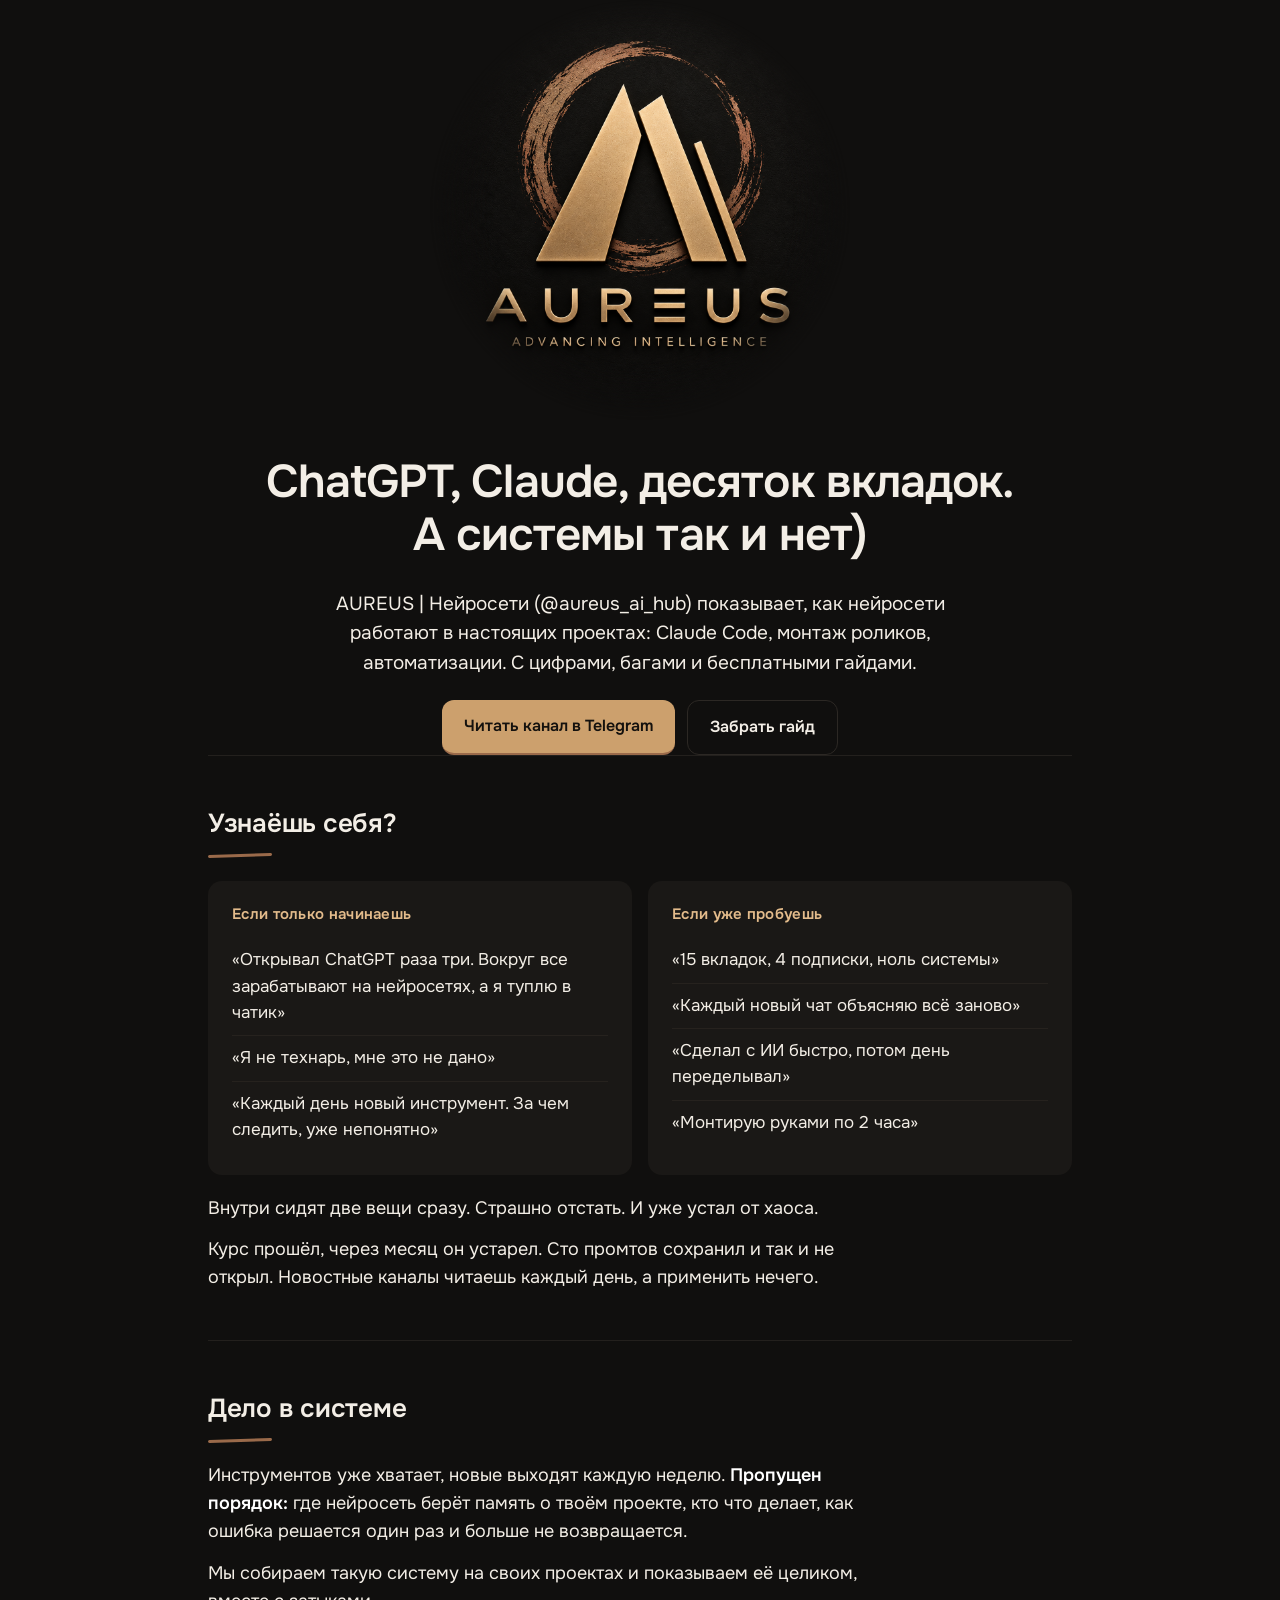
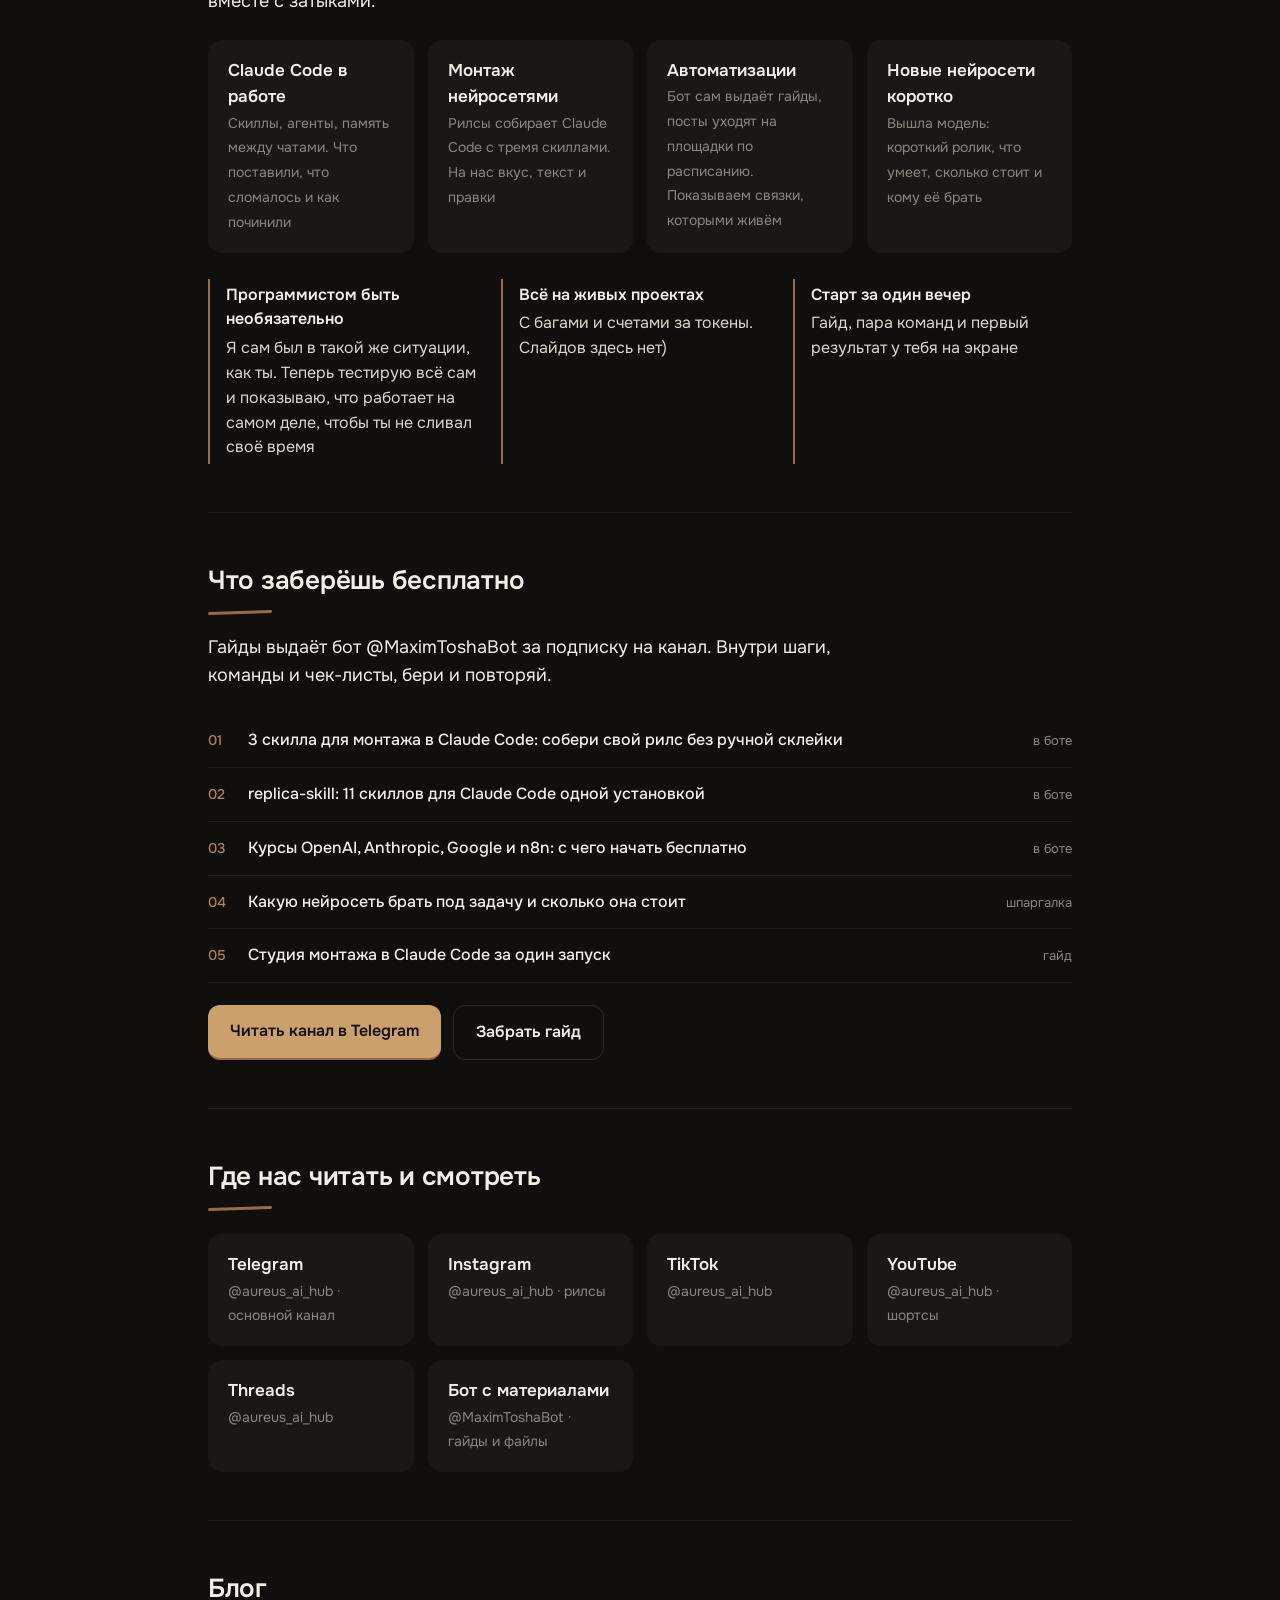
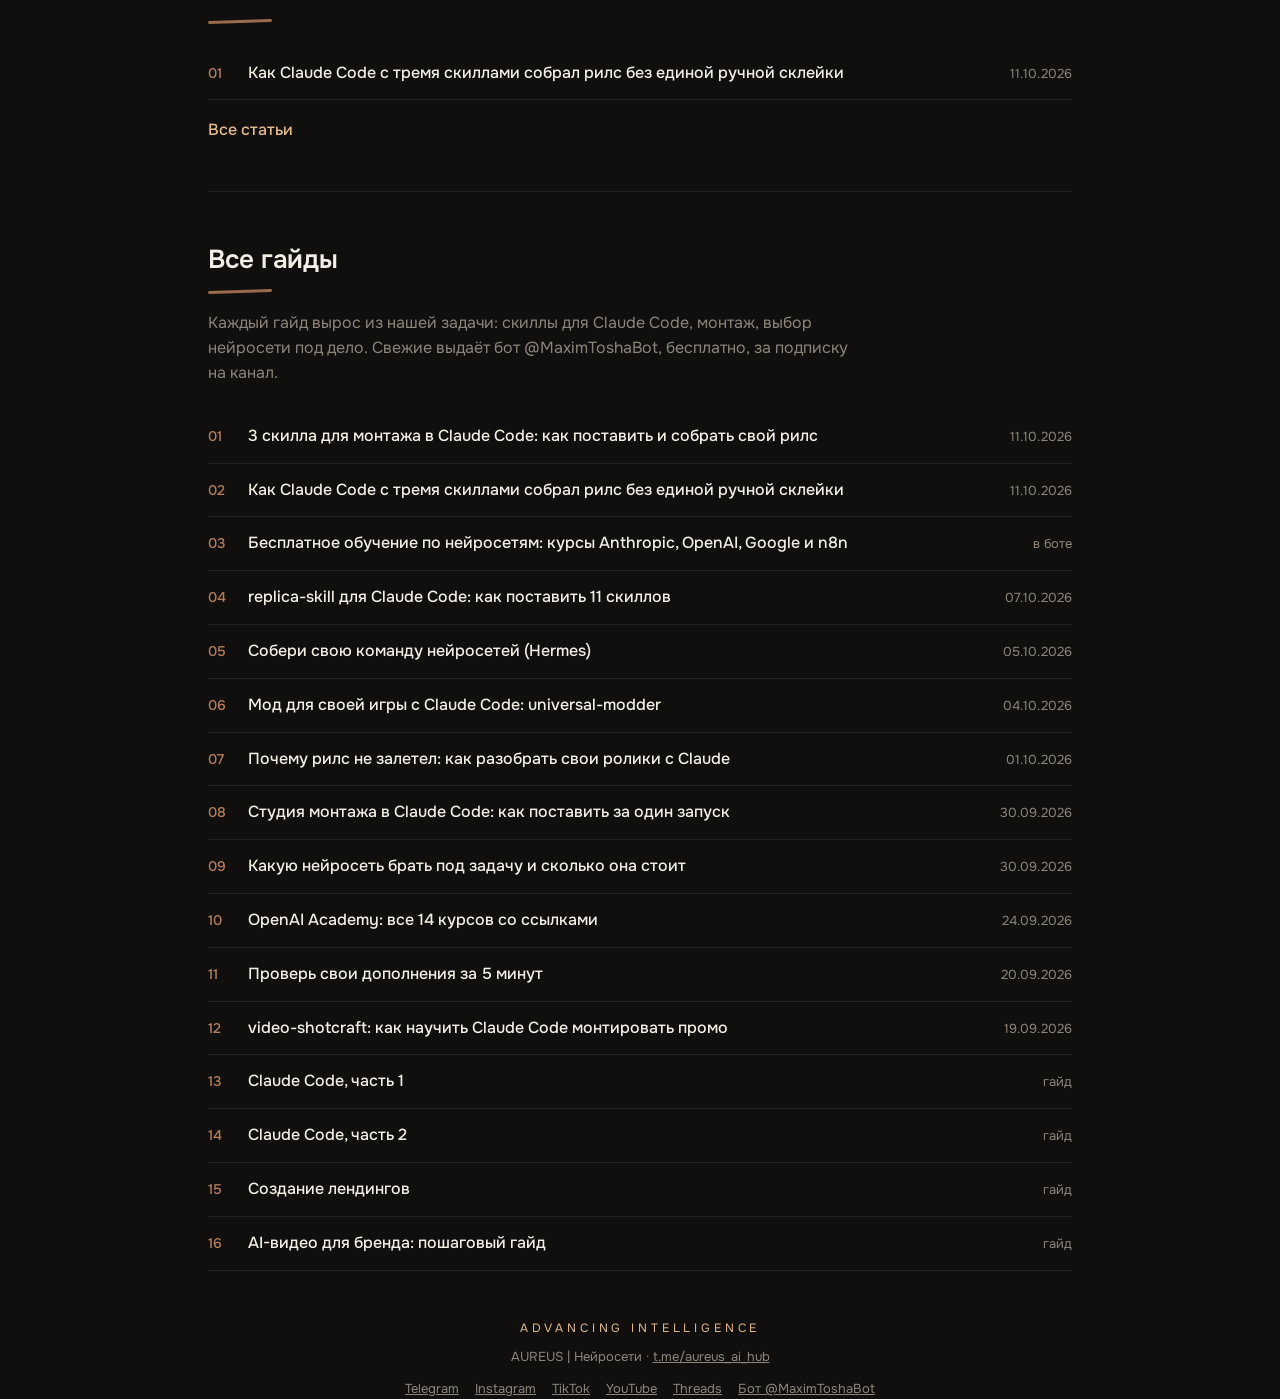
==== index.html @ 13994c6e "AUREUS site: main (trojan), blog, llms.txt, robots, sitemap, IndexNow key" ====
<!doctype html>
<html lang="ru">
<head>
<meta charset="utf-8">
<meta name="viewport" content="width=device-width, initial-scale=1">
<title>AUREUS | Нейросети: Telegram-канал, гайды и рилсы про ИИ</title>
<meta name="description" content="AUREUS | Нейросети (@aureus_ai_hub): реальная работа с Claude Code, ChatGPT, монтажом и автоматизациями. Разборы, рилсы и бесплатные гайды для новичков.">
<meta name="robots" content="index, follow, max-snippet:-1, max-image-preview:large">
<link rel="canonical" href="https://mgromov688-boop.github.io/">
<link rel="alternate" type="text/plain" title="llms.txt" href="https://mgromov688-boop.github.io/llms.txt">
<meta property="og:type" content="website">
<meta property="og:site_name" content="AUREUS | Нейросети">
<meta property="og:title" content="AUREUS | Нейросети">
<meta property="og:description" content="Нейросети в настоящей работе: Claude Code, ChatGPT, монтаж и автоматизации. Разборы в Telegram, рилсы и бесплатные гайды в боте.">
<meta property="og:url" content="https://mgromov688-boop.github.io/">
<meta property="og:image" content="https://mgromov688-boop.github.io/assets/aureus_logo_final_1254.png">
<meta property="og:locale" content="ru_RU">
<meta name="twitter:card" content="summary_large_image">
<link rel="icon" type="image/png" href="/assets/aureus_avatar_mark_512.png">
<link rel="preconnect" href="https://fonts.googleapis.com">
<link href="https://fonts.googleapis.com/css2?family=Onest:wght@400;500;600&display=swap" rel="stylesheet">

<script type="application/ld+json">
{
  "@context": "https://schema.org",
  "@graph": [
    {
      "@type": "Organization",
      "@id": "https://mgromov688-boop.github.io/#org",
      "name": "AUREUS | Нейросети",
      "alternateName": "aureus_ai_hub",
      "slogan": "ADVANCING INTELLIGENCE",
      "url": "https://mgromov688-boop.github.io/",
      "logo": {
        "@type": "ImageObject",
        "url": "https://mgromov688-boop.github.io/assets/aureus_logo_final_1254.png",
        "width": 1254,
        "height": 1254
      },
      "description": "AUREUS | Нейросети (@aureus_ai_hub) показывает реальную работу с нейросетями: Claude Code, ChatGPT, монтаж роликов нейросетями и автоматизации. Для новичков и тех, кто уже пробует. Разборы в Telegram, рилсы в Instagram, TikTok и YouTube, бесплатные гайды через бота @MaximToshaBot.",
      "knowsLanguage": "ru",
      "knowsAbout": ["Нейросети", "Claude Code", "ChatGPT", "Монтаж видео нейросетями", "Автоматизации", "AI-агенты"],
      "sameAs": [
        "https://t.me/aureus_ai_hub",
        "https://www.instagram.com/aureus_ai_hub/",
        "https://www.tiktok.com/@aureus_ai_hub",
        "https://www.youtube.com/@aureus_ai_hub",
        "https://www.youtube.com/channel/UCxvb_2dgvJiUAKXavV8NHvQ",
        "https://www.threads.com/@aureus_ai_hub",
        "https://t.me/MaximToshaBot"
      ]
    },
    {
      "@type": "WebSite",
      "@id": "https://mgromov688-boop.github.io/#website",
      "url": "https://mgromov688-boop.github.io/",
      "name": "AUREUS | Нейросети",
      "inLanguage": "ru",
      "publisher": {"@id": "https://mgromov688-boop.github.io/#org"}
    },
    {
      "@type": "ItemList",
      "@id": "https://mgromov688-boop.github.io/#guides",
      "name": "Гайды AUREUS | Нейросети",
      "itemListElement": [
        {"@type": "ListItem", "position": 1, "name": "3 скилла для монтажа в Claude Code: как поставить и собрать свой рилс", "url": "https://telegra.ph/3-skilla-dlya-montazha-v-Claude-Code-kak-postavit-i-sobrat-svoj-rils-10-11"},
        {"@type": "ListItem", "position": 2, "name": "Как Claude Code с тремя скиллами собрал рилс без единой ручной склейки", "url": "https://telegra.ph/Kak-Claude-Code-s-tremya-skillami-sobral-rils-bez-edinoj-ruchnoj-sklejki-10-11"},
        {"@type": "ListItem", "position": 3, "name": "Бесплатное обучение по нейросетям: курсы Anthropic, OpenAI, Google и n8n (в боте)", "url": "https://t.me/MaximToshaBot?start=courses_site"},
        {"@type": "ListItem", "position": 4, "name": "replica-skill для Claude Code: как поставить 11 скиллов", "url": "https://telegra.ph/replica-skill-dlya-Claude-Code-kak-postavit-11-skillov-i-nachat-s-Predprinimatelya-10-07"},
        {"@type": "ListItem", "position": 5, "name": "Собери свою команду нейросетей (Hermes)", "url": "https://telegra.ph/Soberi-svoyu-komandu-nejrosetej-10-05"},
        {"@type": "ListItem", "position": 6, "name": "Мод для своей игры с Claude Code: universal-modder", "url": "https://telegra.ph/Mod-dlya-svoej-igry-s-Claude-Code-kak-postavit-universal-modder-i-chto-prosit-10-04"},
        {"@type": "ListItem", "position": 7, "name": "Почему рилс не залетел: как разобрать свои ролики с Claude", "url": "https://telegra.ph/Pochemu-rils-ne-zaletel-kak-razobrat-svoi-roliki-s-Claude-10-01"},
        {"@type": "ListItem", "position": 8, "name": "Студия монтажа в Claude Code: как поставить за один запуск", "url": "https://telegra.ph/Studiya-montazha-v-Claude-Code-kak-postavit-za-odin-zapusk-09-30"},
        {"@type": "ListItem", "position": 9, "name": "Какую нейросеть брать под задачу и сколько она стоит", "url": "https://telegra.ph/Kakuyu-nejroset-brat-pod-zadachu-i-skolko-ona-stoit-shpargalka-na-oktyabr-2026-09-30"},
        {"@type": "ListItem", "position": 10, "name": "OpenAI Academy: все 14 курсов со ссылками", "url": "https://telegra.ph/OpenAI-Academy-vse-14-kursov-so-ssylkami-i-s-chego-nachat-09-24"},
        {"@type": "ListItem", "position": 11, "name": "Проверь свои дополнения за 5 минут", "url": "https://telegra.ph/Prover-svoi-dopolneniya-za-5-minut-razbor-Plugin4Shell-i-gotovyj-skript-09-20"},
        {"@type": "ListItem", "position": 12, "name": "video-shotcraft: как научить Claude Code монтировать промо", "url": "https://telegra.ph/video-shotcraft-kak-nauchit-Claude-Code-montirovat-promo-09-19"},
        {"@type": "ListItem", "position": 13, "name": "Claude Code, часть 1", "url": "https://mgromov688-boop.github.io/prompts/cc-guide/"},
        {"@type": "ListItem", "position": 14, "name": "Claude Code, часть 2", "url": "https://mgromov688-boop.github.io/prompts/cc-guide-2/"},
        {"@type": "ListItem", "position": 15, "name": "Создание лендингов", "url": "https://mgromov688-boop.github.io/guide/"},
        {"@type": "ListItem", "position": 16, "name": "AI-видео для бренда: пошаговый гайд", "url": "https://mgromov688-boop.github.io/prompts/guide/"}
      ]
    }
  ]
}
</script>

<style>
  :root{--charcoal:#100F0E;--raised:#1A1816;--champagne:#CCA06D;--champ-light:#E3BB8B;--copper:#9A6A4A;--copper-l:#B47D5B;--bone:#F3EEE6;--stone:#8C857C}
  *{box-sizing:border-box;margin:0}
  body{background:var(--charcoal);color:var(--bone);font-family:Onest,system-ui,sans-serif;font-weight:400;line-height:1.55}
  .sr{position:absolute;width:1px;height:1px;overflow:hidden;clip:rect(0 0 0 0);white-space:nowrap}
  .wrap{max-width:920px;margin:0 auto;padding:0 28px}
  header{padding:72px 0 40px;text-align:center}
  header img{width:min(420px,78vw);height:auto;display:block;margin:0 auto;
    -webkit-mask-image:radial-gradient(closest-side,#000 72%,transparent 100%);mask-image:radial-gradient(closest-side,#000 72%,transparent 100%)}
  .lead{max-width:620px;margin:28px auto 0;color:var(--bone);font-size:19px}
  .note{margin-top:18px;color:var(--stone);max-width:640px}
  h2{font-weight:600;font-size:26px;letter-spacing:-.01em;margin:0 0 6px}
  h2::after{content:"";display:block;width:64px;height:3px;margin-top:10px;background:var(--copper);border-radius:3px;transform:rotate(-2deg)}
  section{padding:48px 0;border-top:1px solid #23201d}
  .grid{display:grid;grid-template-columns:repeat(auto-fit,minmax(200px,1fr));gap:14px;margin-top:24px}
  .card{background:var(--raised);border-radius:14px;padding:18px 20px;text-decoration:none;color:var(--bone);transition:background .2s}
  .card:hover{background:#221f1c}
  .card b{display:block;font-weight:600;font-size:17px}
  .card span{color:var(--stone);font-size:14px}
  ol.guides{list-style:none;padding:0;margin-top:24px;counter-reset:g}
  ol.guides li{counter-increment:g;padding:14px 0;border-bottom:1px solid #23201d;display:flex;gap:16px;align-items:baseline}
  ol.guides li::before{content:counter(g,decimal-leading-zero);color:var(--copper-l);font-weight:500;font-size:14px;min-width:24px}
  ol.guides a{color:var(--bone);text-decoration:none;font-weight:500}
  ol.guides a:hover{text-decoration:underline;text-decoration-color:var(--copper)}
  ol.guides small{color:var(--stone);margin-left:auto;font-size:13px;white-space:nowrap}
  .cta{display:inline-block;margin-top:22px;background:var(--raised);color:var(--bone);padding:14px 22px;border-radius:12px;text-decoration:none;font-weight:600;border-bottom:2px solid var(--copper)}
  .more{display:inline-block;margin-top:18px;color:var(--champ-light);text-decoration:none;font-weight:500}
  h1.hero{font-weight:600;font-size:clamp(30px,5.4vw,46px);line-height:1.15;letter-spacing:-.02em;max-width:760px;margin:36px auto 0}
  .ctas{display:flex;flex-wrap:wrap;gap:12px;justify-content:center}
  .cta.main{background:var(--champagne);color:#14110e;border-bottom-color:var(--copper)}
  .cta.ghost{background:transparent;border:1px solid #2c2824}
  .ctas.left{justify-content:flex-start}
  .pains{display:grid;grid-template-columns:repeat(auto-fit,minmax(300px,1fr));gap:16px;margin-top:24px}
  .pains .col{background:var(--raised);border-radius:14px;padding:22px 24px}
  .pains h3{font-weight:600;font-size:15px;color:var(--champ-light);letter-spacing:.02em;margin-bottom:12px}
  .pains ul{list-style:none;padding:0}
  .pains li{padding:9px 0;border-bottom:1px solid #26221e;font-size:17px}
  .pains li:last-child{border-bottom:0}
  .prose{max-width:680px;margin-top:20px;font-size:18px}
  .prose p+p{margin-top:14px}
  .prose b{color:#fff;font-weight:600}
  .anchors{display:grid;grid-template-columns:repeat(auto-fit,minmax(220px,1fr));gap:14px;margin-top:26px}
  .anchors div{border-left:2px solid var(--copper);padding:4px 0 4px 16px;color:#ddd5ca}
  .anchors b{display:block;color:var(--bone);font-weight:600;margin-bottom:4px}
  footer{padding:40px 0 64px;color:var(--stone);font-size:13px;text-align:center}
  footer .tag{letter-spacing:.32em;color:var(--champ-light);font-size:12px;display:block;margin-bottom:10px}
  footer nav{margin-top:12px;display:flex;flex-wrap:wrap;gap:6px 16px;justify-content:center}
  footer nav a{color:var(--stone)}
  @media (max-width:560px){ol.guides li{display:grid;grid-template-columns:24px 1fr;gap:2px 12px}ol.guides small{grid-column:2;margin-left:0}}
</style>
</head>
<body>
<header class="wrap">
  <img src="/assets/aureus_logo_final_1254.png" alt="AUREUS ADVANCING INTELLIGENCE, логотип канала AUREUS | Нейросети" width="1254" height="1254">
  <h1 class="hero">ChatGPT, Claude, десяток вкладок. А системы так и нет)</h1>
  <p class="lead">AUREUS | Нейросети (@aureus_ai_hub) показывает, как нейросети работают в настоящих проектах: Claude Code, монтаж роликов, автоматизации. С цифрами, багами и бесплатными гайдами.</p>
  <div class="ctas">
    <a class="cta main" href="https://t.me/aureus_ai_hub">Читать канал в Telegram</a>
    <a class="cta ghost" href="https://t.me/MaximToshaBot?start=skills3_site">Забрать гайд</a>
  </div>
</header>

<main class="wrap">
  <section id="pain">
    <h2>Узнаёшь себя?</h2>
    <div class="pains">
      <div class="col">
        <h3>Если только начинаешь</h3>
        <ul>
          <li>«Открывал ChatGPT раза три. Вокруг все зарабатывают на нейросетях, а я туплю в чатик»</li>
          <li>«Я не технарь, мне это не дано»</li>
          <li>«Каждый день новый инструмент. За чем следить, уже непонятно»</li>
        </ul>
      </div>
      <div class="col">
        <h3>Если уже пробуешь</h3>
        <ul>
          <li>«15 вкладок, 4 подписки, ноль системы»</li>
          <li>«Каждый новый чат объясняю всё заново»</li>
          <li>«Сделал с ИИ быстро, потом день переделывал»</li>
          <li>«Монтирую руками по 2 часа»</li>
        </ul>
      </div>
    </div>
    <div class="prose">
      <p>Внутри сидят две вещи сразу. Страшно отстать. И уже устал от хаоса.</p>
      <p>Курс прошёл, через месяц он устарел. Сто промтов сохранил и так и не открыл. Новостные каналы читаешь каждый день, а применить нечего.</p>
    </div>
  </section>

  <section id="method">
    <h2>Дело в системе</h2>
    <div class="prose">
      <p>Инструментов уже хватает, новые выходят каждую неделю. <b>Пропущен порядок:</b> где нейросеть берёт память о твоём проекте, кто что делает, как ошибка решается один раз и больше не возвращается.</p>
      <p>Мы собираем такую систему на своих проектах и показываем её целиком, вместе с затыками.</p>
    </div>
    <div class="grid">
      <div class="card"><b>Claude Code в работе</b><span>Скиллы, агенты, память между чатами. Что поставили, что сломалось и как починили</span></div>
      <div class="card"><b>Монтаж нейросетями</b><span>Рилсы собирает Claude Code с тремя скиллами. На нас вкус, текст и правки</span></div>
      <div class="card"><b>Автоматизации</b><span>Бот сам выдаёт гайды, посты уходят на площадки по расписанию. Показываем связки, которыми живём</span></div>
      <div class="card"><b>Новые нейросети коротко</b><span>Вышла модель: короткий ролик, что умеет, сколько стоит и кому её брать</span></div>
    </div>
    <div class="anchors">
      <div><b>Программистом быть необязательно</b>Я сам был в такой же ситуации, как ты. Теперь тестирую всё сам и показываю, что работает на самом деле, чтобы ты не сливал своё время</div>
      <div><b>Всё на живых проектах</b>С багами и счетами за токены. Слайдов здесь нет)</div>
      <div><b>Старт за один вечер</b>Гайд, пара команд и первый результат у тебя на экране</div>
    </div>
  </section>

  <section id="value">
    <h2>Что заберёшь бесплатно</h2>
    <div class="prose">
      <p>Гайды выдаёт бот @MaximToshaBot за подписку на канал. Внутри шаги, команды и чек-листы, бери и повторяй.</p>
    </div>
    <ol class="guides">
      <li><a href="https://t.me/MaximToshaBot?start=skills3_site">3 скилла для монтажа в Claude Code: собери свой рилс без ручной склейки</a><small>в боте</small></li>
      <li><a href="https://t.me/MaximToshaBot?start=replica_site">replica-skill: 11 скиллов для Claude Code одной установкой</a><small>в боте</small></li>
      <li><a href="https://t.me/MaximToshaBot?start=courses_site">Курсы OpenAI, Anthropic, Google и n8n: с чего начать бесплатно</a><small>в боте</small></li>
      <li><a href="https://telegra.ph/Kakuyu-nejroset-brat-pod-zadachu-i-skolko-ona-stoit-shpargalka-na-oktyabr-2026-09-30">Какую нейросеть брать под задачу и сколько она стоит</a><small>шпаргалка</small></li>
      <li><a href="https://telegra.ph/Studiya-montazha-v-Claude-Code-kak-postavit-za-odin-zapusk-09-30">Студия монтажа в Claude Code за один запуск</a><small>гайд</small></li>
    </ol>
    <div class="ctas left">
      <a class="cta main" href="https://t.me/aureus_ai_hub">Читать канал в Telegram</a>
      <a class="cta ghost" href="https://t.me/MaximToshaBot?start=skills3_site">Забрать гайд</a>
    </div>
  </section>

  <section id="channels">
    <h2>Где нас читать и смотреть</h2>
    <div class="grid">
      <a class="card" href="https://t.me/aureus_ai_hub" rel="me"><b>Telegram</b><span>@aureus_ai_hub · основной канал</span></a>
      <a class="card" href="https://www.instagram.com/aureus_ai_hub/" rel="me"><b>Instagram</b><span>@aureus_ai_hub · рилсы</span></a>
      <a class="card" href="https://www.tiktok.com/@aureus_ai_hub" rel="me"><b>TikTok</b><span>@aureus_ai_hub</span></a>
      <a class="card" href="https://www.youtube.com/@aureus_ai_hub" rel="me"><b>YouTube</b><span>@aureus_ai_hub · шортсы</span></a>
      <a class="card" href="https://www.threads.com/@aureus_ai_hub" rel="me"><b>Threads</b><span>@aureus_ai_hub</span></a>
      <a class="card" href="https://t.me/MaximToshaBot"><b>Бот с материалами</b><span>@MaximToshaBot · гайды и файлы</span></a>
    </div>
  </section>

  <section id="blog">
    <h2>Блог</h2>
    <ol class="guides">
<!-- blog:latest -->
      <li><a href="/blog/claude-code-3-skilla-montazh/">Как Claude Code с тремя скиллами собрал рилс без единой ручной склейки</a><small>11.10.2026</small></li>
<!-- /blog:latest -->
    </ol>
    <a class="more" href="/blog/">Все статьи</a>
  </section>

  <section id="guides">
    <h2>Все гайды</h2>
    <p class="note">Каждый гайд вырос из нашей задачи: скиллы для Claude Code, монтаж, выбор нейросети под дело. Свежие выдаёт бот @MaximToshaBot, бесплатно, за подписку на канал.</p>
    <ol class="guides">
      <li><a href="https://telegra.ph/3-skilla-dlya-montazha-v-Claude-Code-kak-postavit-i-sobrat-svoj-rils-10-11">3 скилла для монтажа в Claude Code: как поставить и собрать свой рилс</a><small>11.10.2026</small></li>
      <li><a href="https://telegra.ph/Kak-Claude-Code-s-tremya-skillami-sobral-rils-bez-edinoj-ruchnoj-sklejki-10-11">Как Claude Code с тремя скиллами собрал рилс без единой ручной склейки</a><small>11.10.2026</small></li>
      <li><a href="https://t.me/MaximToshaBot?start=courses_site">Бесплатное обучение по нейросетям: курсы Anthropic, OpenAI, Google и n8n</a><small>в боте</small></li>
      <li><a href="https://telegra.ph/replica-skill-dlya-Claude-Code-kak-postavit-11-skillov-i-nachat-s-Predprinimatelya-10-07">replica-skill для Claude Code: как поставить 11 скиллов</a><small>07.10.2026</small></li>
      <li><a href="https://telegra.ph/Soberi-svoyu-komandu-nejrosetej-10-05">Собери свою команду нейросетей (Hermes)</a><small>05.10.2026</small></li>
      <li><a href="https://telegra.ph/Mod-dlya-svoej-igry-s-Claude-Code-kak-postavit-universal-modder-i-chto-prosit-10-04">Мод для своей игры с Claude Code: universal-modder</a><small>04.10.2026</small></li>
      <li><a href="https://telegra.ph/Pochemu-rils-ne-zaletel-kak-razobrat-svoi-roliki-s-Claude-10-01">Почему рилс не залетел: как разобрать свои ролики с Claude</a><small>01.10.2026</small></li>
      <li><a href="https://telegra.ph/Studiya-montazha-v-Claude-Code-kak-postavit-za-odin-zapusk-09-30">Студия монтажа в Claude Code: как поставить за один запуск</a><small>30.09.2026</small></li>
      <li><a href="https://telegra.ph/Kakuyu-nejroset-brat-pod-zadachu-i-skolko-ona-stoit-shpargalka-na-oktyabr-2026-09-30">Какую нейросеть брать под задачу и сколько она стоит</a><small>30.09.2026</small></li>
      <li><a href="https://telegra.ph/OpenAI-Academy-vse-14-kursov-so-ssylkami-i-s-chego-nachat-09-24">OpenAI Academy: все 14 курсов со ссылками</a><small>24.09.2026</small></li>
      <li><a href="https://telegra.ph/Prover-svoi-dopolneniya-za-5-minut-razbor-Plugin4Shell-i-gotovyj-skript-09-20">Проверь свои дополнения за 5 минут</a><small>20.09.2026</small></li>
      <li><a href="https://telegra.ph/video-shotcraft-kak-nauchit-Claude-Code-montirovat-promo-09-19">video-shotcraft: как научить Claude Code монтировать промо</a><small>19.09.2026</small></li>
      <li><a href="https://mgromov688-boop.github.io/prompts/cc-guide/">Claude Code, часть 1</a><small>гайд</small></li>
      <li><a href="https://mgromov688-boop.github.io/prompts/cc-guide-2/">Claude Code, часть 2</a><small>гайд</small></li>
      <li><a href="https://mgromov688-boop.github.io/guide/">Создание лендингов</a><small>гайд</small></li>
      <li><a href="https://mgromov688-boop.github.io/prompts/guide/">AI-видео для бренда: пошаговый гайд</a><small>гайд</small></li>
    </ol>
  </section>
</main>

<footer class="wrap">
  <span class="tag">ADVANCING INTELLIGENCE</span>
  AUREUS | Нейросети · <a href="https://t.me/aureus_ai_hub" style="color:var(--stone)">t.me/aureus_ai_hub</a>
  <nav aria-label="AUREUS | Нейросети в соцсетях">
    <a href="https://t.me/aureus_ai_hub" rel="me">Telegram</a>
    <a href="https://www.instagram.com/aureus_ai_hub/" rel="me">Instagram</a>
    <a href="https://www.tiktok.com/@aureus_ai_hub" rel="me">TikTok</a>
    <a href="https://www.youtube.com/@aureus_ai_hub" rel="me">YouTube</a>
    <a href="https://www.threads.com/@aureus_ai_hub" rel="me">Threads</a>
    <a href="https://t.me/MaximToshaBot?start=skills3_site">Бот @MaximToshaBot</a>
  </nav>
</footer>
</body>
</html>
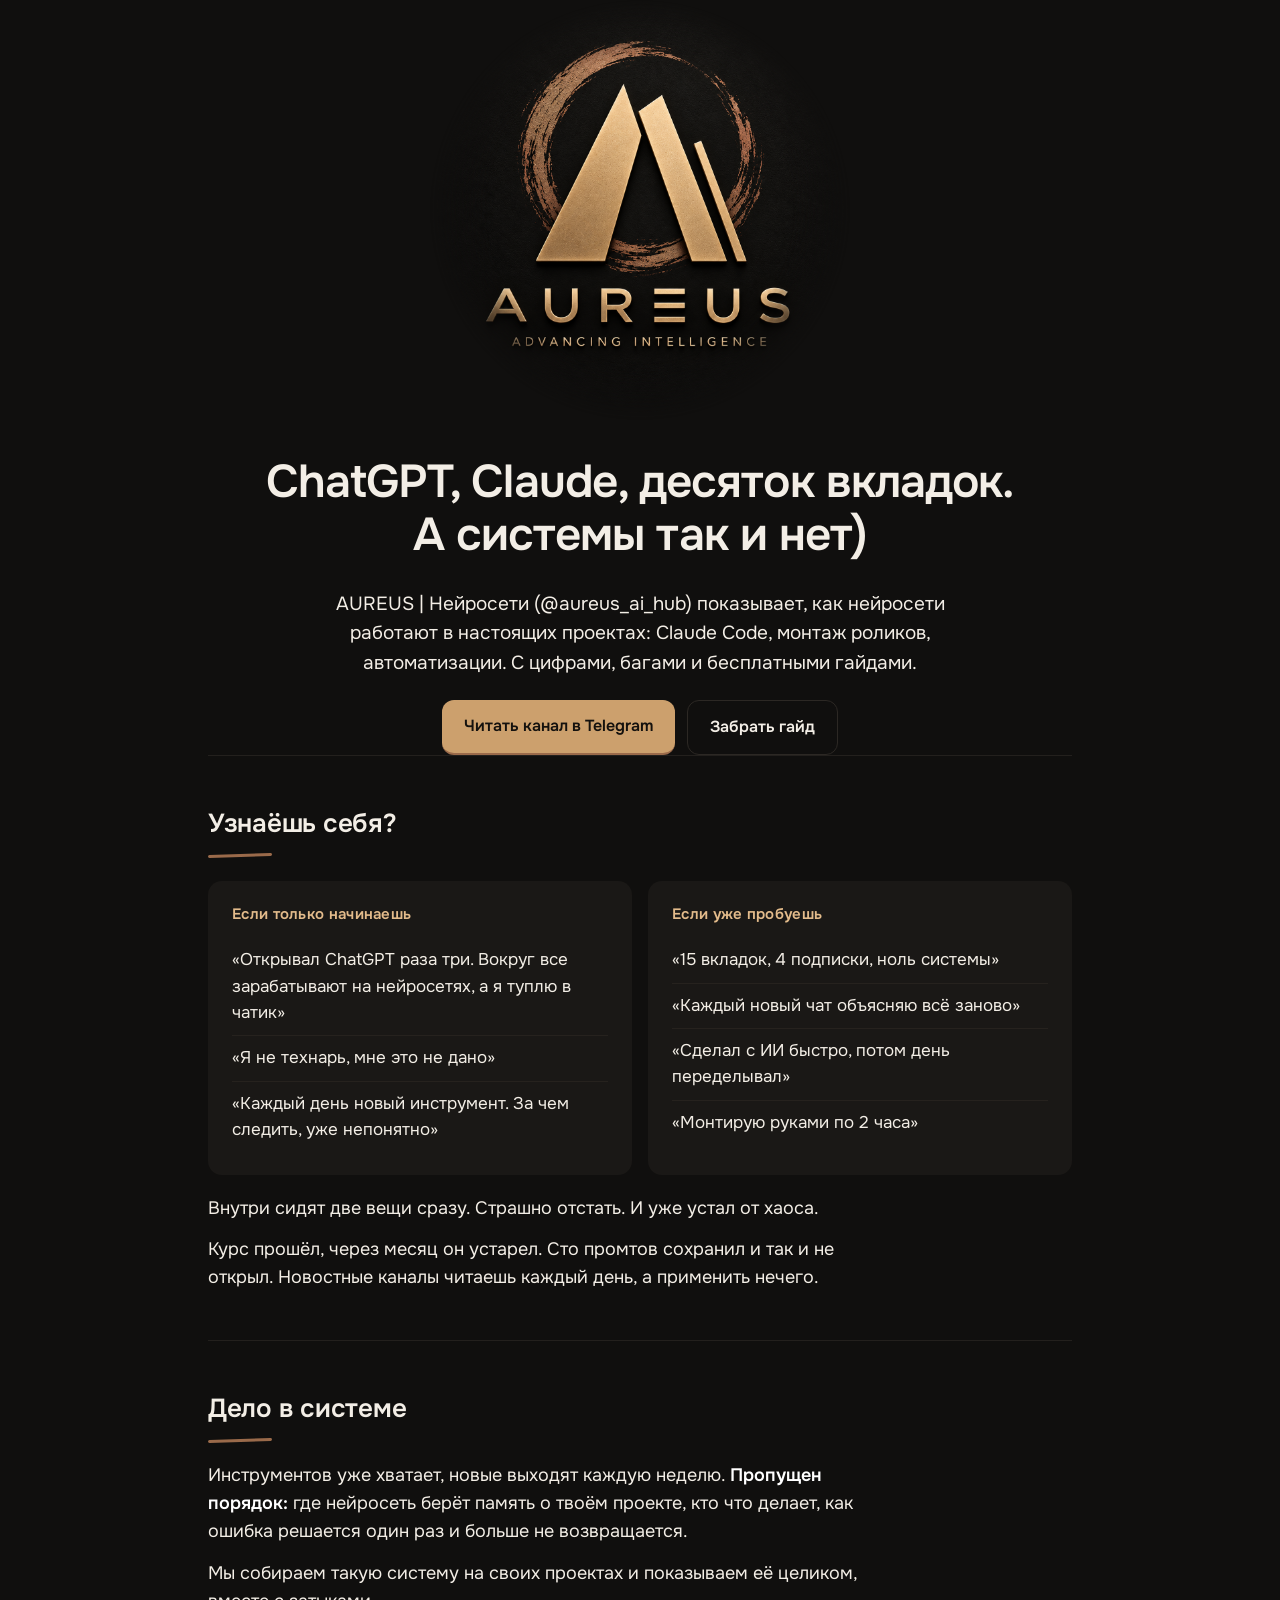
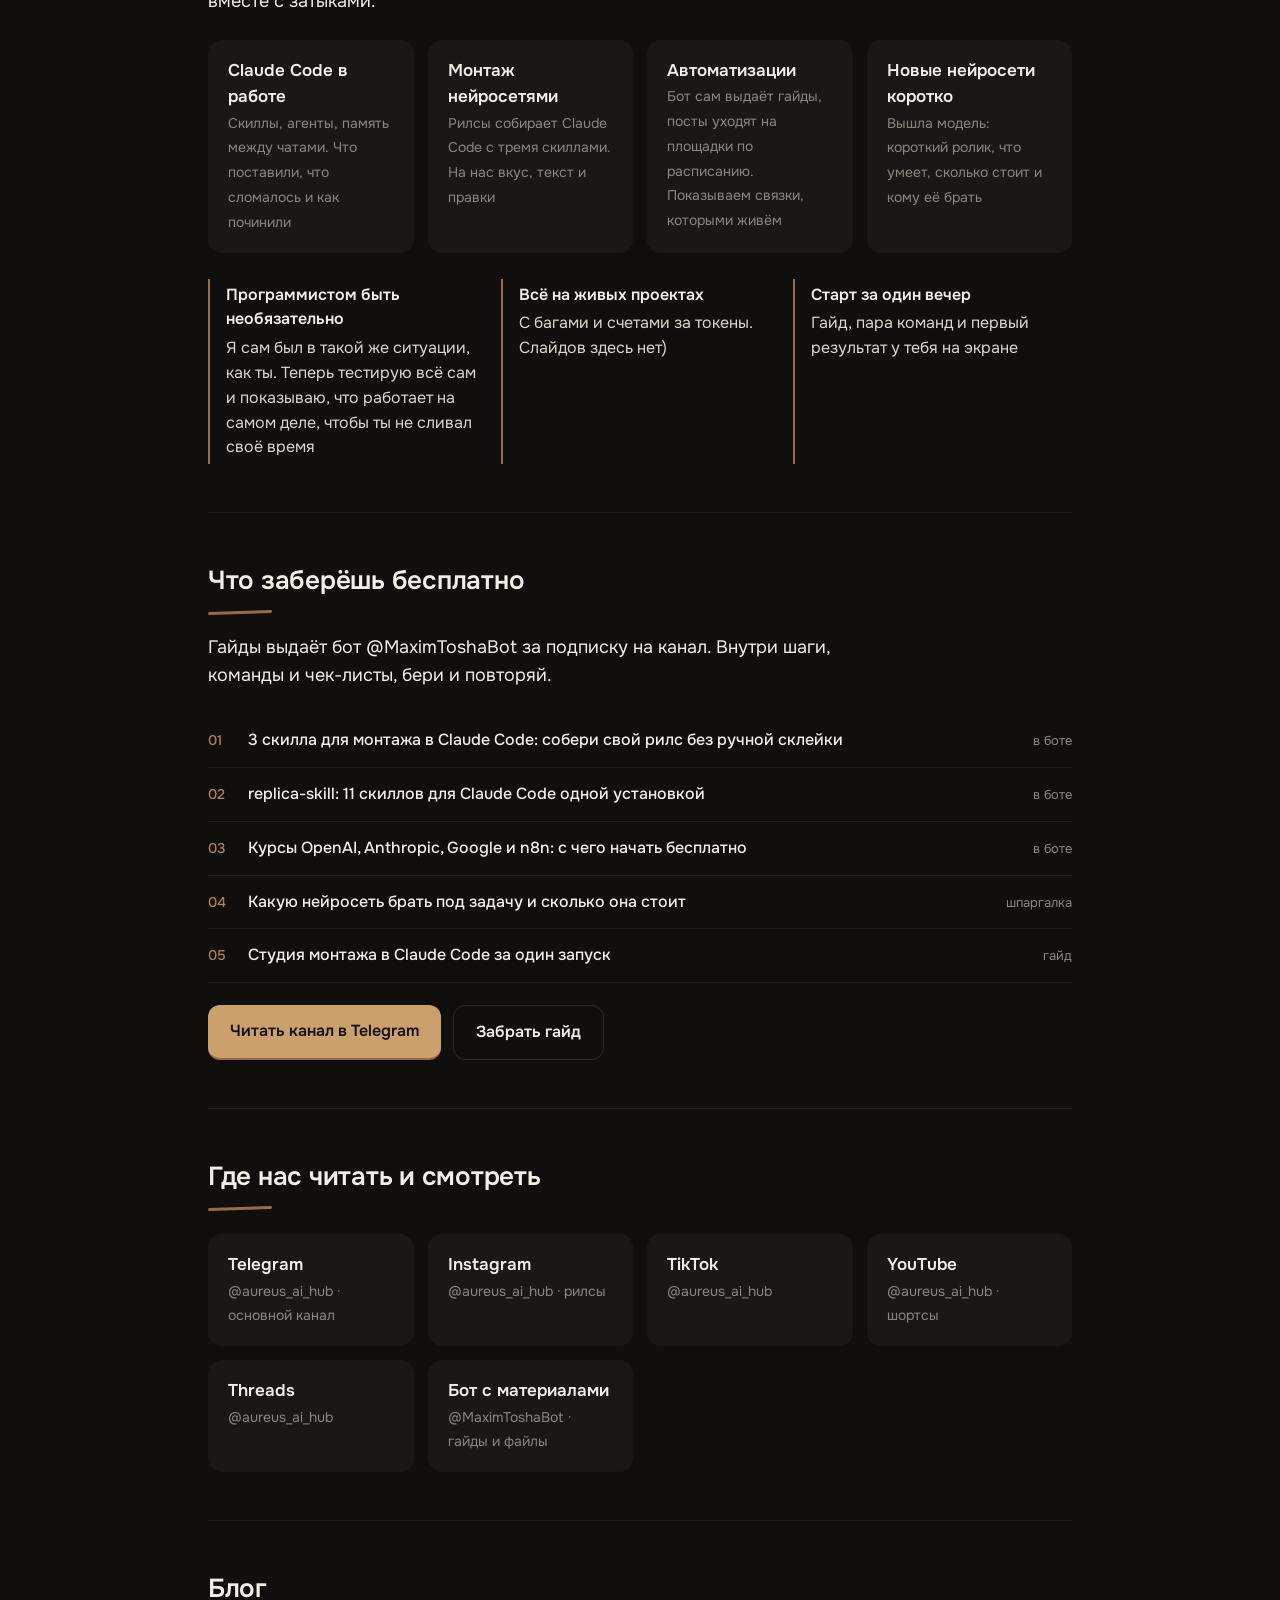
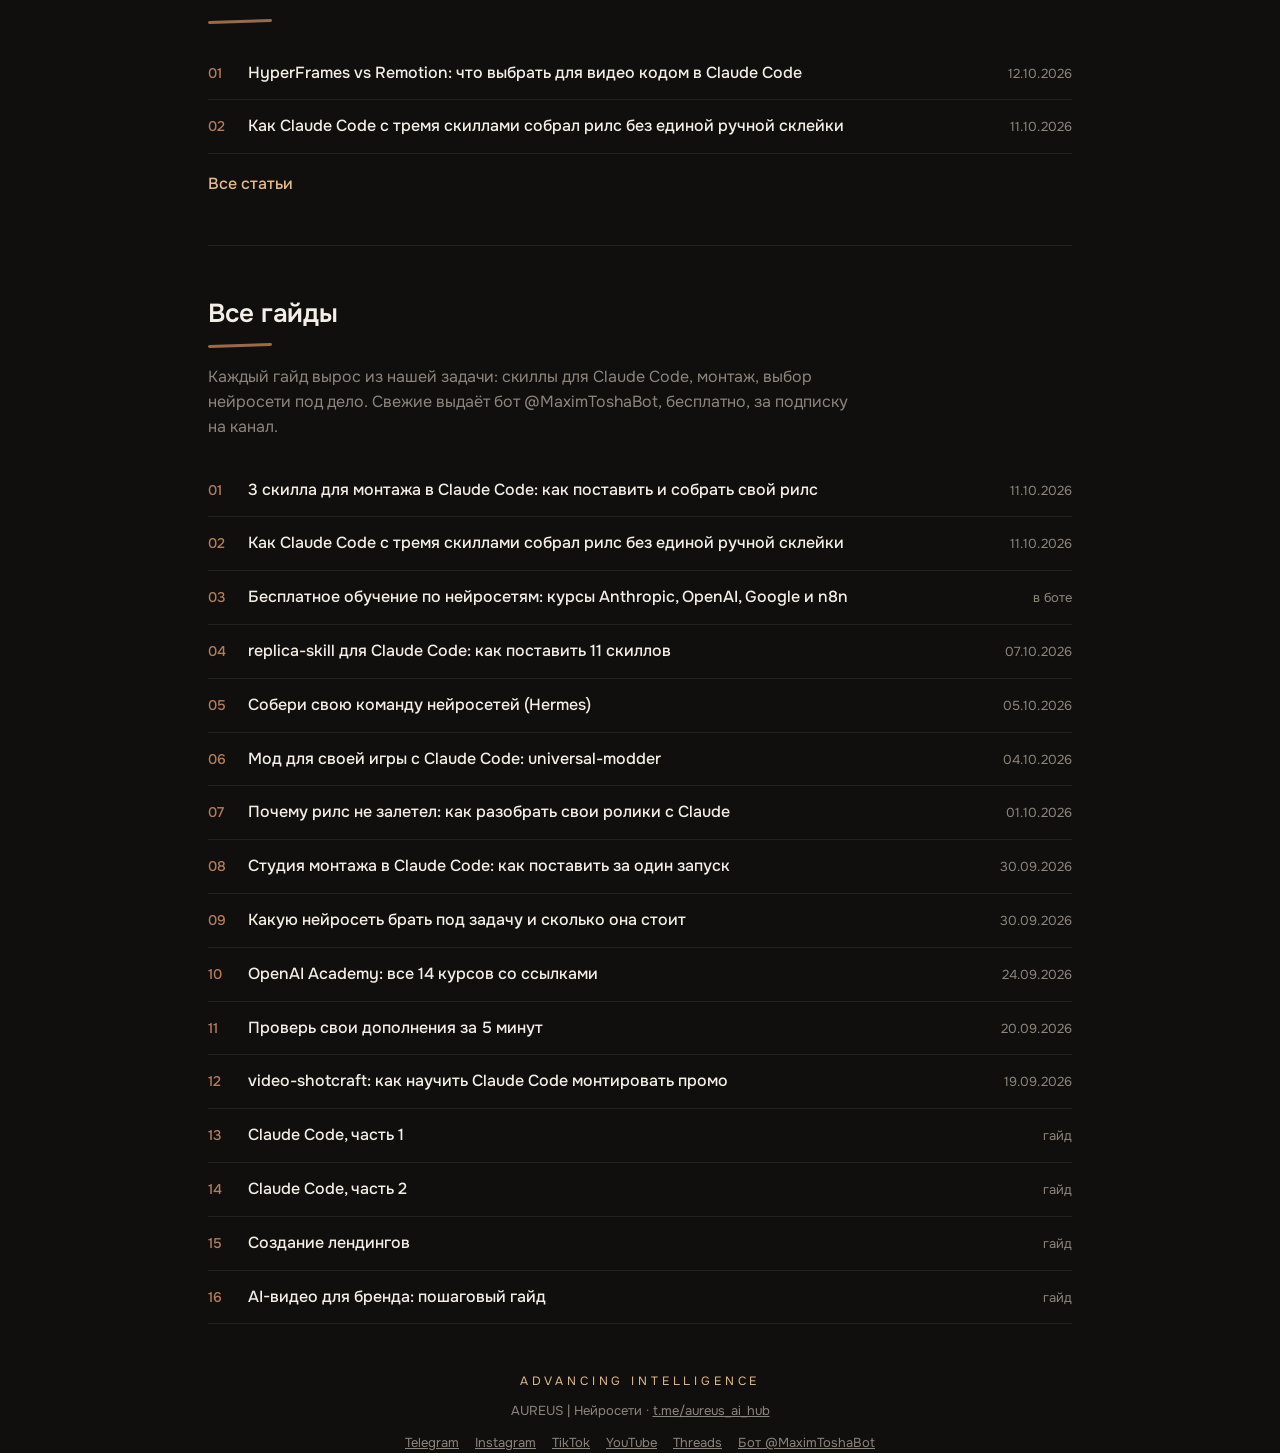
==== commit ea0c30b3: "Blog: HyperFrames vs Remotion (table, code blocks, FAQPage), cross-links, sitemap, llms.txt Co-Autho" ====
--- a/index.html
+++ b/index.html
@@ -228,6 +228,7 @@
     <h2>Блог</h2>
     <ol class="guides">
 <!-- blog:latest -->
+      <li><a href="/blog/hyperframes-vs-remotion/">HyperFrames vs Remotion: что выбрать для видео кодом в Claude Code</a><small>12.10.2026</small></li>
       <li><a href="/blog/claude-code-3-skilla-montazh/">Как Claude Code с тремя скиллами собрал рилс без единой ручной склейки</a><small>11.10.2026</small></li>
 <!-- /blog:latest -->
     </ol>
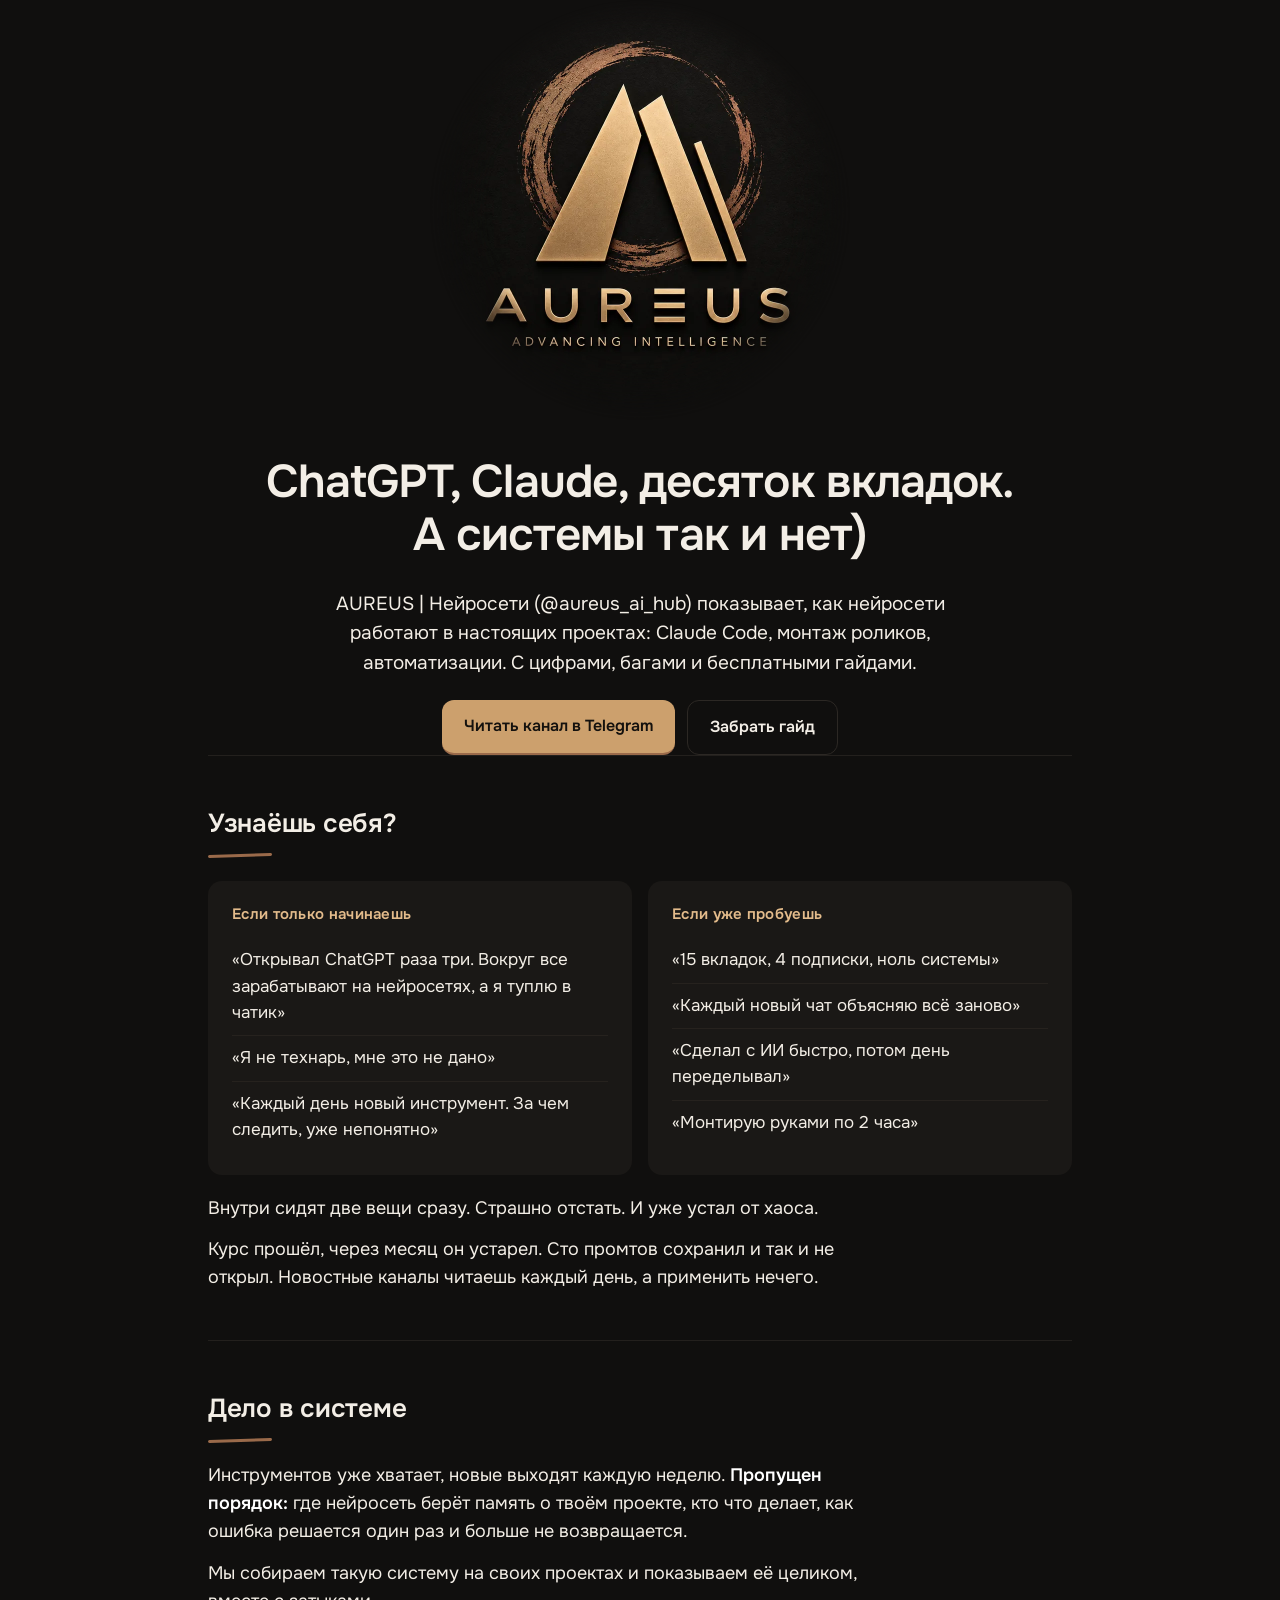
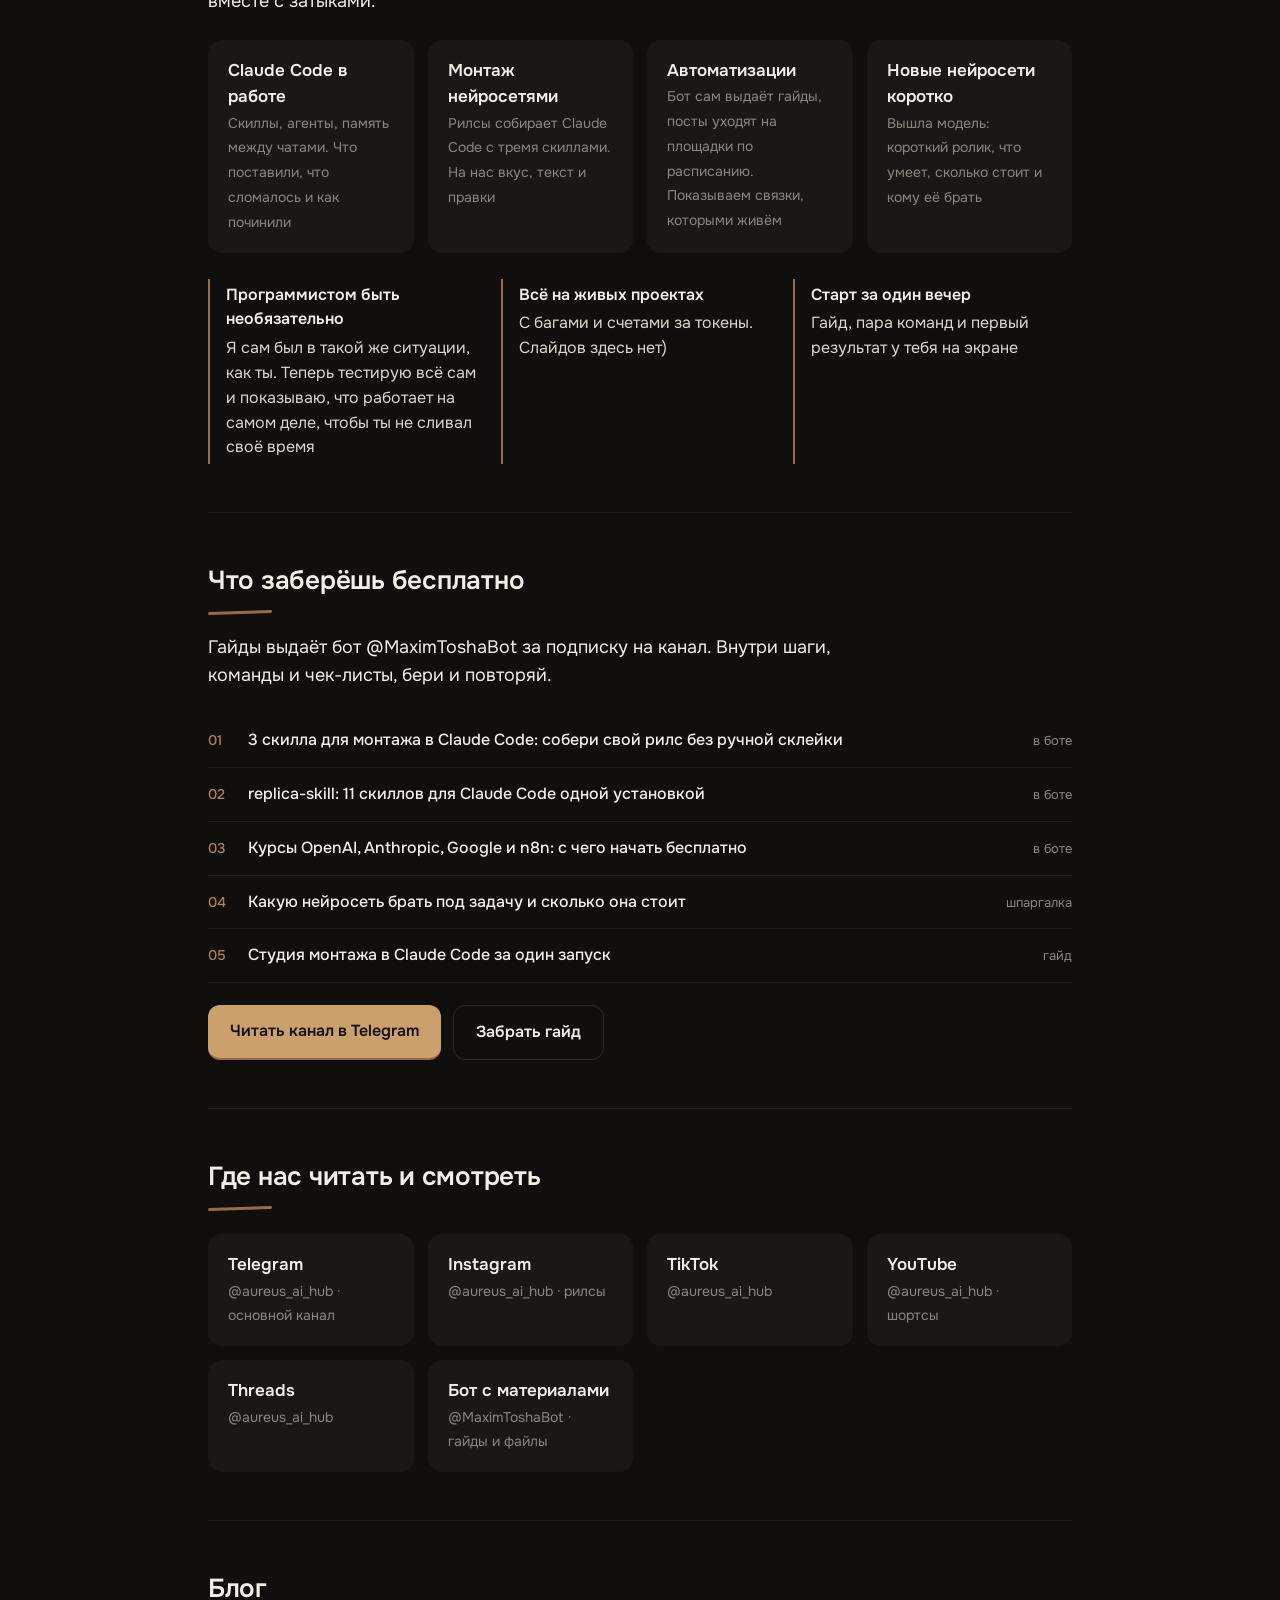
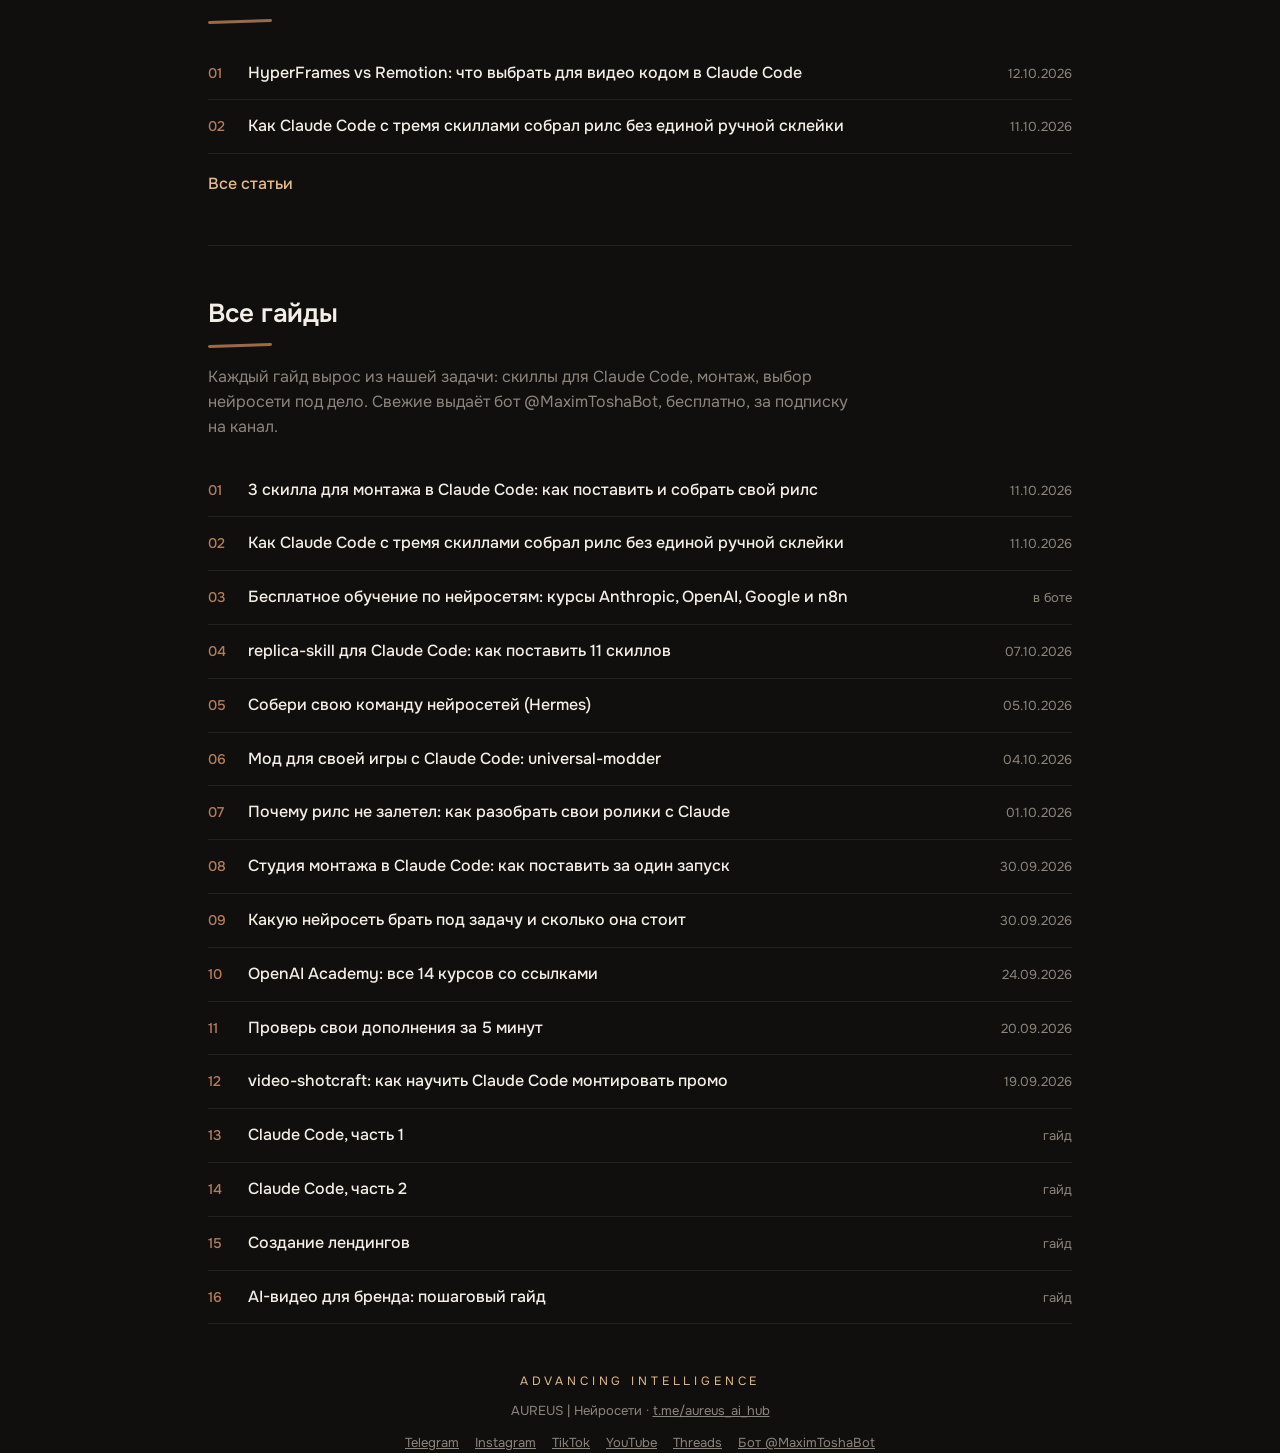
==== commit 77811b05: "Ahrefs audit fixes: compressed logo (2.4MB -> 840 webp / 1200 jpg), favicon + apple-touch-icon, 404." ====
--- a/index.html
+++ b/index.html
@@ -13,10 +13,14 @@
 <meta property="og:title" content="AUREUS | Нейросети">
 <meta property="og:description" content="Нейросети в настоящей работе: Claude Code, ChatGPT, монтаж и автоматизации. Разборы в Telegram, рилсы и бесплатные гайды в боте.">
 <meta property="og:url" content="https://mgromov688-boop.github.io/">
-<meta property="og:image" content="https://mgromov688-boop.github.io/assets/aureus_logo_final_1254.png">
+<meta property="og:image" content="https://mgromov688-boop.github.io/assets/aureus_logo_1200.jpg">
 <meta property="og:locale" content="ru_RU">
 <meta name="twitter:card" content="summary_large_image">
-<link rel="icon" type="image/png" href="/assets/aureus_avatar_mark_512.png">
+<meta name="twitter:title" content="AUREUS | Нейросети">
+<meta name="twitter:description" content="Нейросети в настоящей работе: Claude Code, ChatGPT, монтаж и автоматизации. Разборы в Telegram, рилсы и бесплатные гайды в боте.">
+<meta name="twitter:image" content="https://mgromov688-boop.github.io/assets/aureus_logo_1200.jpg">
+<link rel="icon" type="image/png" sizes="192x192" href="/assets/aureus_avatar_mark_192.png">
+<link rel="apple-touch-icon" href="/apple-touch-icon.png">
 <link rel="preconnect" href="https://fonts.googleapis.com">
 <link href="https://fonts.googleapis.com/css2?family=Onest:wght@400;500;600&display=swap" rel="stylesheet">
 
@@ -33,9 +37,9 @@
       "url": "https://mgromov688-boop.github.io/",
       "logo": {
         "@type": "ImageObject",
-        "url": "https://mgromov688-boop.github.io/assets/aureus_logo_final_1254.png",
-        "width": 1254,
-        "height": 1254
+        "url": "https://mgromov688-boop.github.io/assets/aureus_logo_1200.jpg",
+        "width": 1200,
+        "height": 1200
       },
       "description": "AUREUS | Нейросети (@aureus_ai_hub) показывает реальную работу с нейросетями: Claude Code, ChatGPT, монтаж роликов нейросетями и автоматизации. Для новичков и тех, кто уже пробует. Разборы в Telegram, рилсы в Instagram, TikTok и YouTube, бесплатные гайды через бота @MaximToshaBot.",
       "knowsLanguage": "ru",
@@ -138,7 +142,7 @@
 </head>
 <body>
 <header class="wrap">
-  <img src="/assets/aureus_logo_final_1254.png" alt="AUREUS ADVANCING INTELLIGENCE, логотип канала AUREUS | Нейросети" width="1254" height="1254">
+  <img src="/assets/aureus_logo_840.webp" alt="AUREUS ADVANCING INTELLIGENCE, логотип канала AUREUS | Нейросети" width="840" height="840">
   <h1 class="hero">ChatGPT, Claude, десяток вкладок. А системы так и нет)</h1>
   <p class="lead">AUREUS | Нейросети (@aureus_ai_hub) показывает, как нейросети работают в настоящих проектах: Claude Code, монтаж роликов, автоматизации. С цифрами, багами и бесплатными гайдами.</p>
   <div class="ctas">
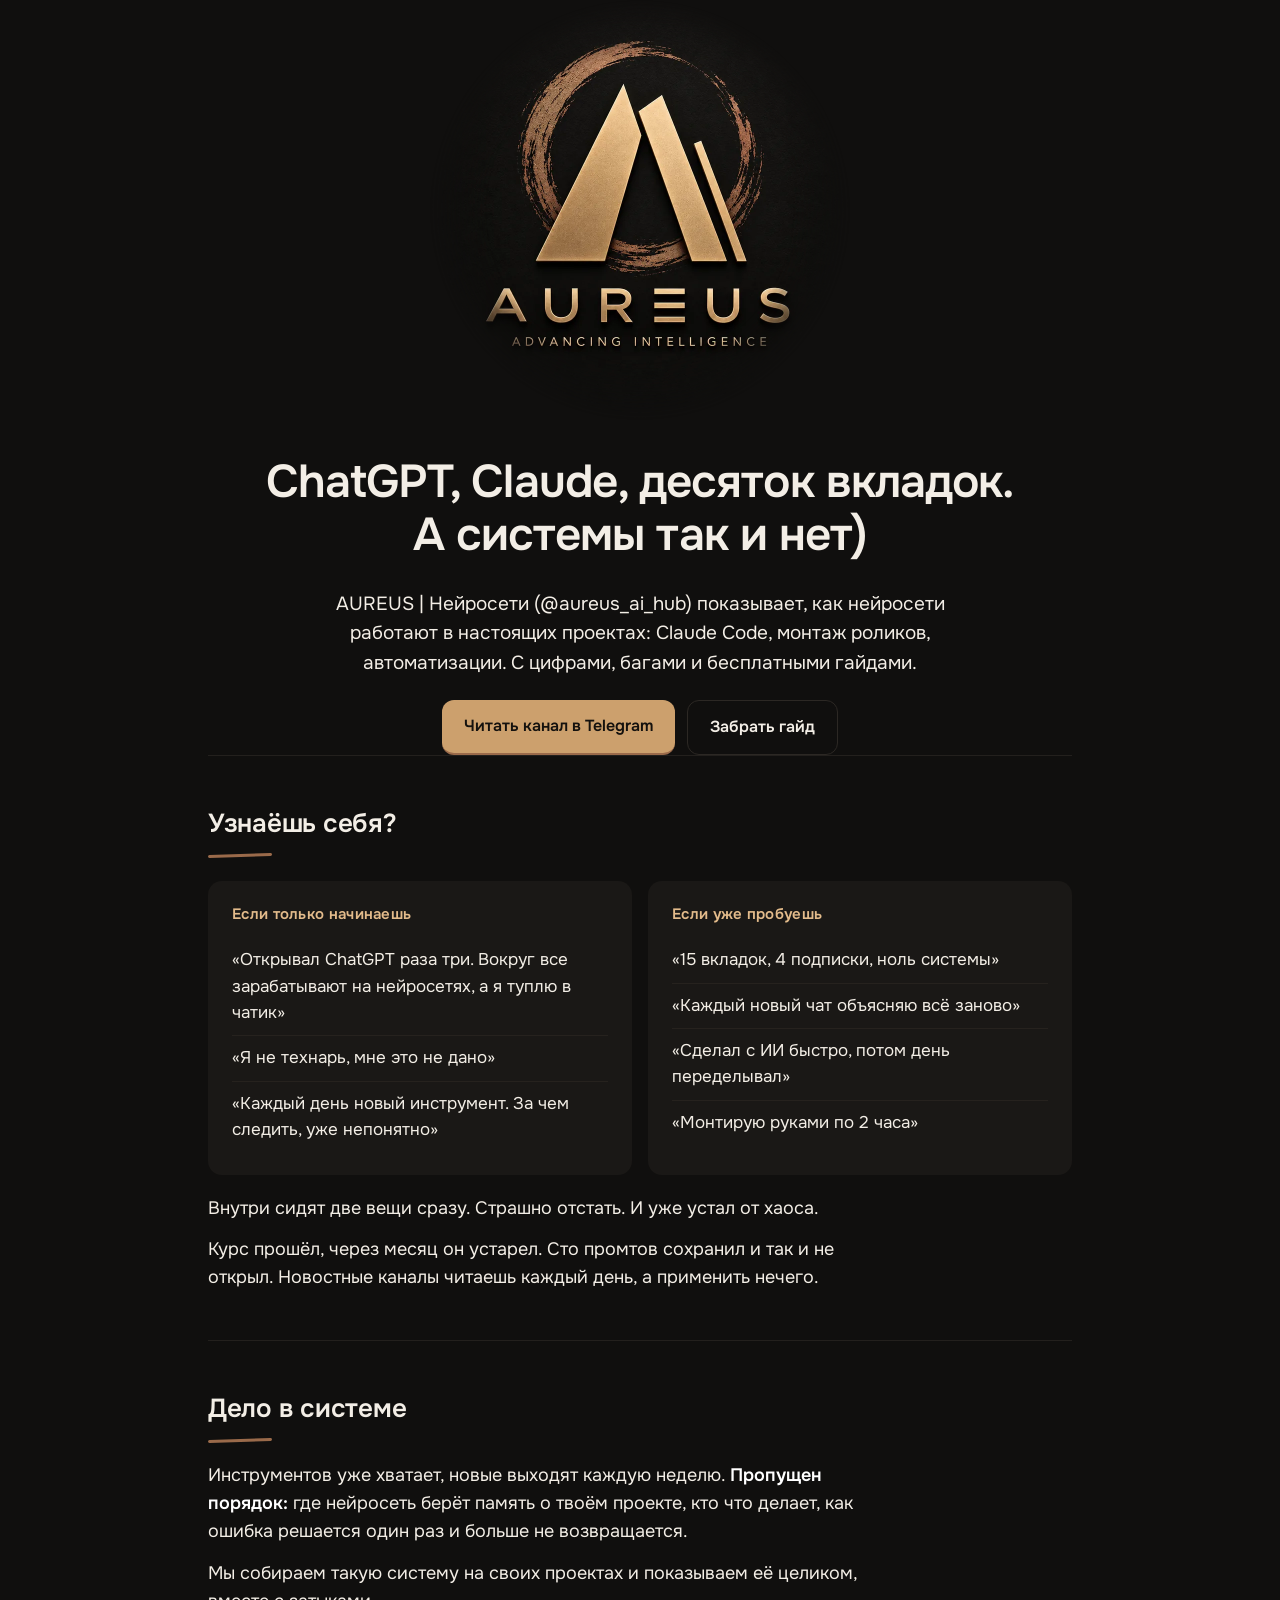
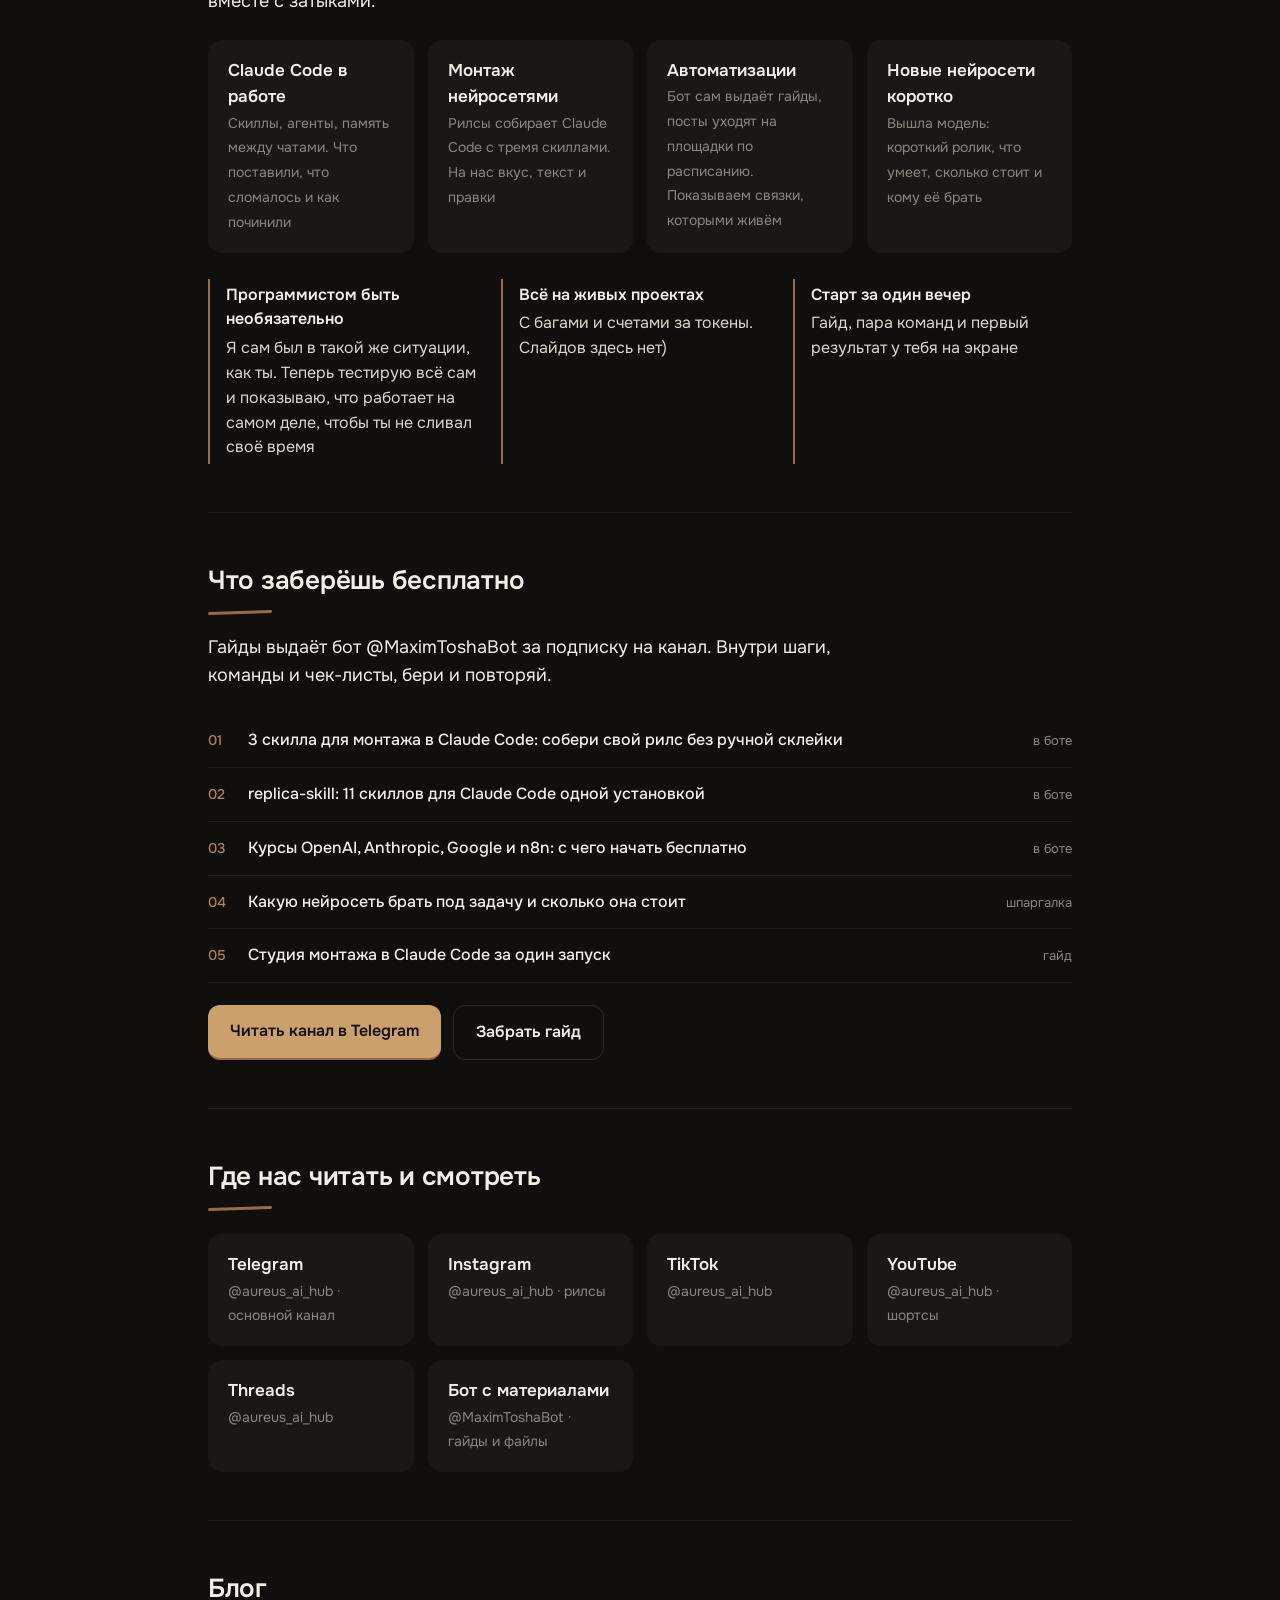
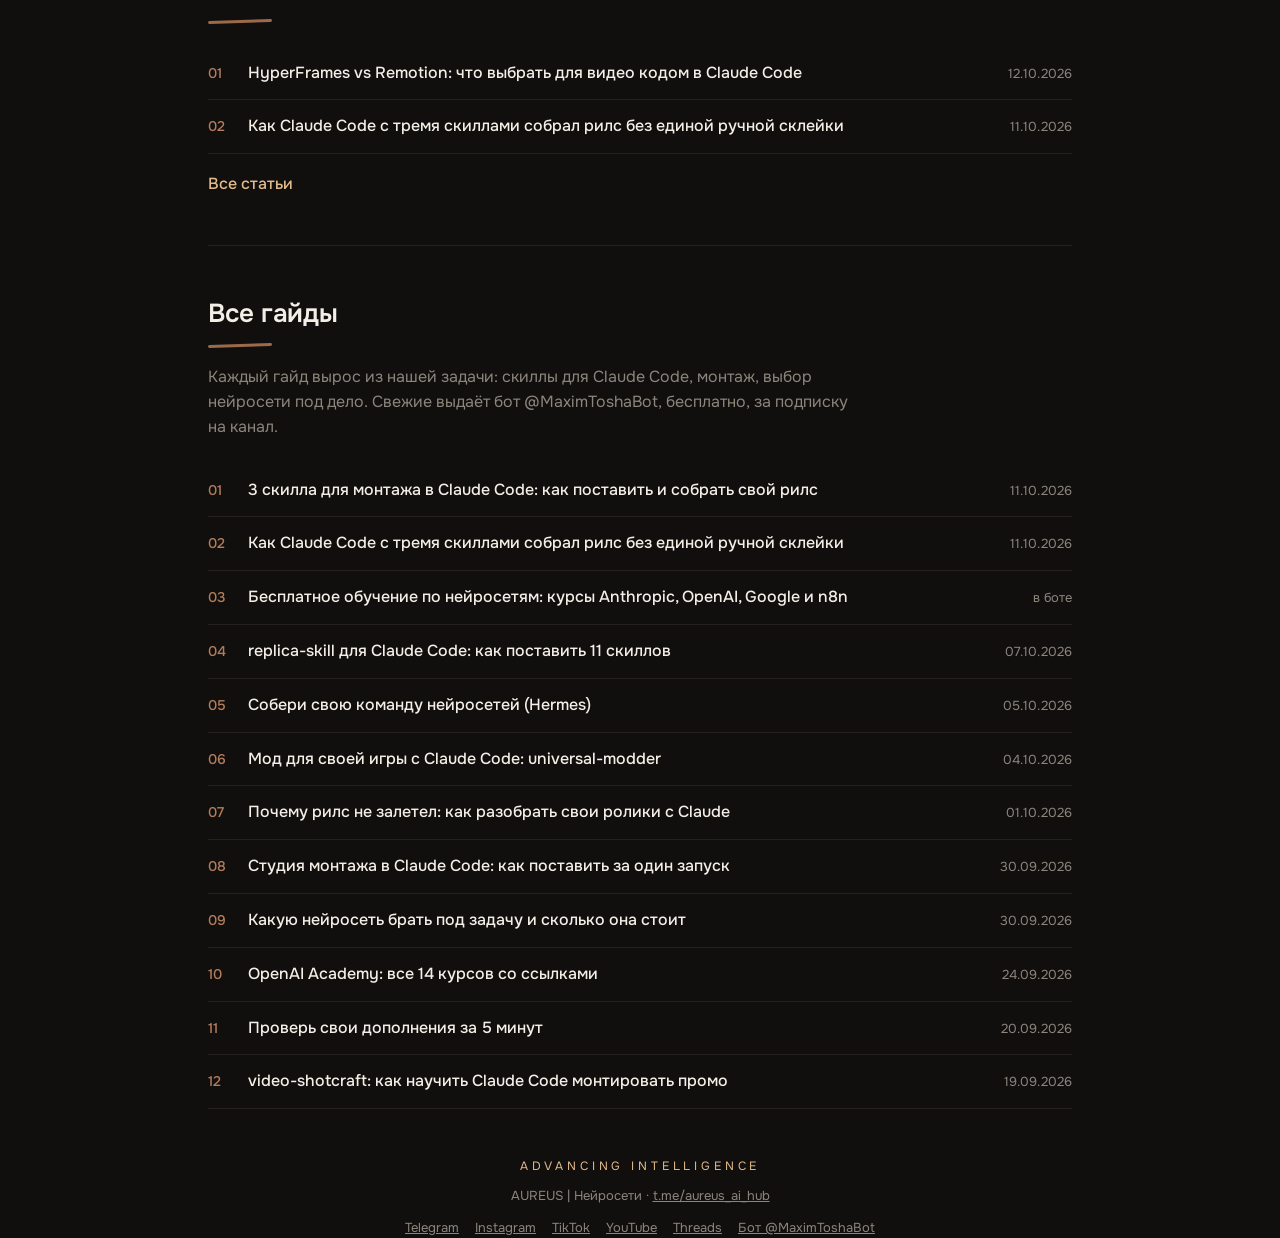
==== commit eeed55a9: "Home: drop 4 subscription guides from list, JSON-LD, sitemap, llms.txt Co-Authored-By: Claude Opus 5" ====
--- a/index.html
+++ b/index.html
@@ -78,11 +78,7 @@
         {"@type": "ListItem", "position": 9, "name": "Какую нейросеть брать под задачу и сколько она стоит", "url": "https://telegra.ph/Kakuyu-nejroset-brat-pod-zadachu-i-skolko-ona-stoit-shpargalka-na-oktyabr-2026-09-30"},
         {"@type": "ListItem", "position": 10, "name": "OpenAI Academy: все 14 курсов со ссылками", "url": "https://telegra.ph/OpenAI-Academy-vse-14-kursov-so-ssylkami-i-s-chego-nachat-09-24"},
         {"@type": "ListItem", "position": 11, "name": "Проверь свои дополнения за 5 минут", "url": "https://telegra.ph/Prover-svoi-dopolneniya-za-5-minut-razbor-Plugin4Shell-i-gotovyj-skript-09-20"},
-        {"@type": "ListItem", "position": 12, "name": "video-shotcraft: как научить Claude Code монтировать промо", "url": "https://telegra.ph/video-shotcraft-kak-nauchit-Claude-Code-montirovat-promo-09-19"},
-        {"@type": "ListItem", "position": 13, "name": "Claude Code, часть 1", "url": "https://mgromov688-boop.github.io/prompts/cc-guide/"},
-        {"@type": "ListItem", "position": 14, "name": "Claude Code, часть 2", "url": "https://mgromov688-boop.github.io/prompts/cc-guide-2/"},
-        {"@type": "ListItem", "position": 15, "name": "Создание лендингов", "url": "https://mgromov688-boop.github.io/guide/"},
-        {"@type": "ListItem", "position": 16, "name": "AI-видео для бренда: пошаговый гайд", "url": "https://mgromov688-boop.github.io/prompts/guide/"}
+        {"@type": "ListItem", "position": 12, "name": "video-shotcraft: как научить Claude Code монтировать промо", "url": "https://telegra.ph/video-shotcraft-kak-nauchit-Claude-Code-montirovat-promo-09-19"}
       ]
     }
   ]
@@ -255,10 +251,6 @@
       <li><a href="https://telegra.ph/OpenAI-Academy-vse-14-kursov-so-ssylkami-i-s-chego-nachat-09-24">OpenAI Academy: все 14 курсов со ссылками</a><small>24.09.2026</small></li>
       <li><a href="https://telegra.ph/Prover-svoi-dopolneniya-za-5-minut-razbor-Plugin4Shell-i-gotovyj-skript-09-20">Проверь свои дополнения за 5 минут</a><small>20.09.2026</small></li>
       <li><a href="https://telegra.ph/video-shotcraft-kak-nauchit-Claude-Code-montirovat-promo-09-19">video-shotcraft: как научить Claude Code монтировать промо</a><small>19.09.2026</small></li>
-      <li><a href="https://mgromov688-boop.github.io/prompts/cc-guide/">Claude Code, часть 1</a><small>гайд</small></li>
-      <li><a href="https://mgromov688-boop.github.io/prompts/cc-guide-2/">Claude Code, часть 2</a><small>гайд</small></li>
-      <li><a href="https://mgromov688-boop.github.io/guide/">Создание лендингов</a><small>гайд</small></li>
-      <li><a href="https://mgromov688-boop.github.io/prompts/guide/">AI-видео для бренда: пошаговый гайд</a><small>гайд</small></li>
     </ol>
   </section>
 </main>
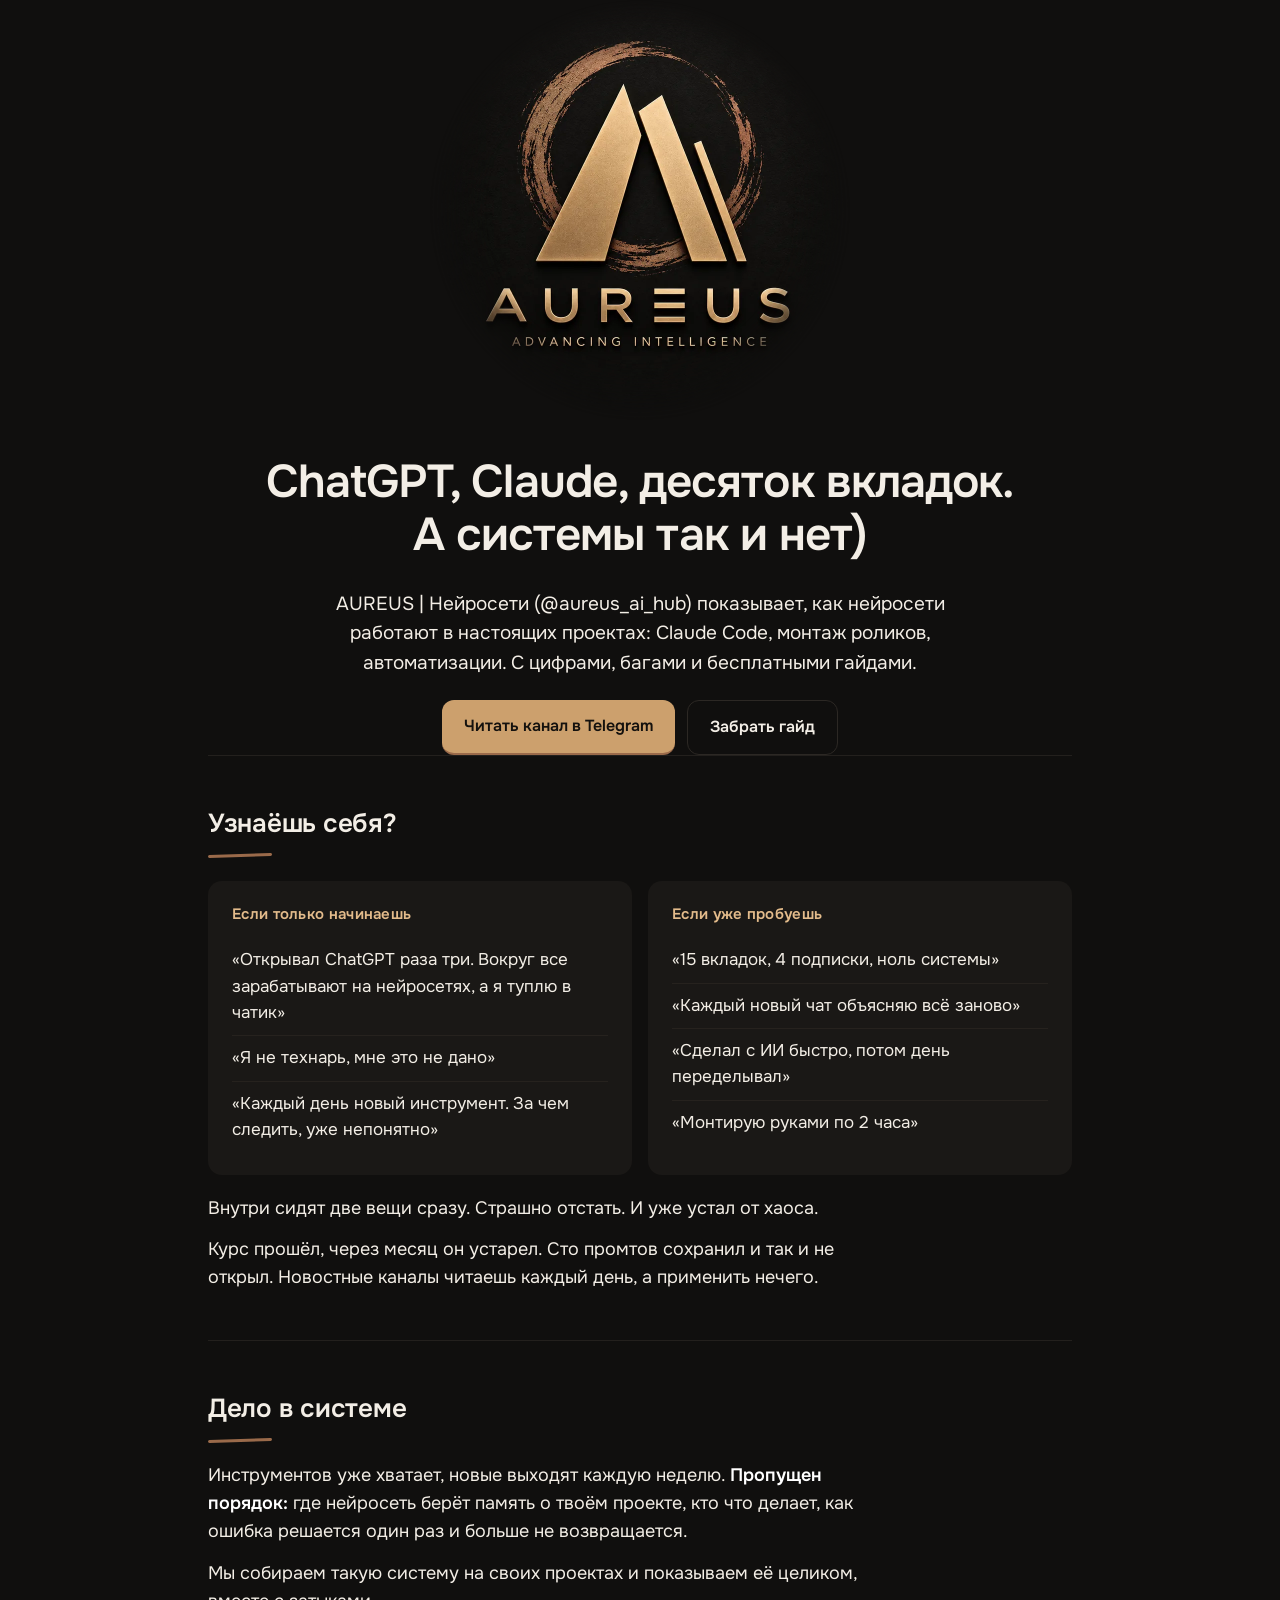
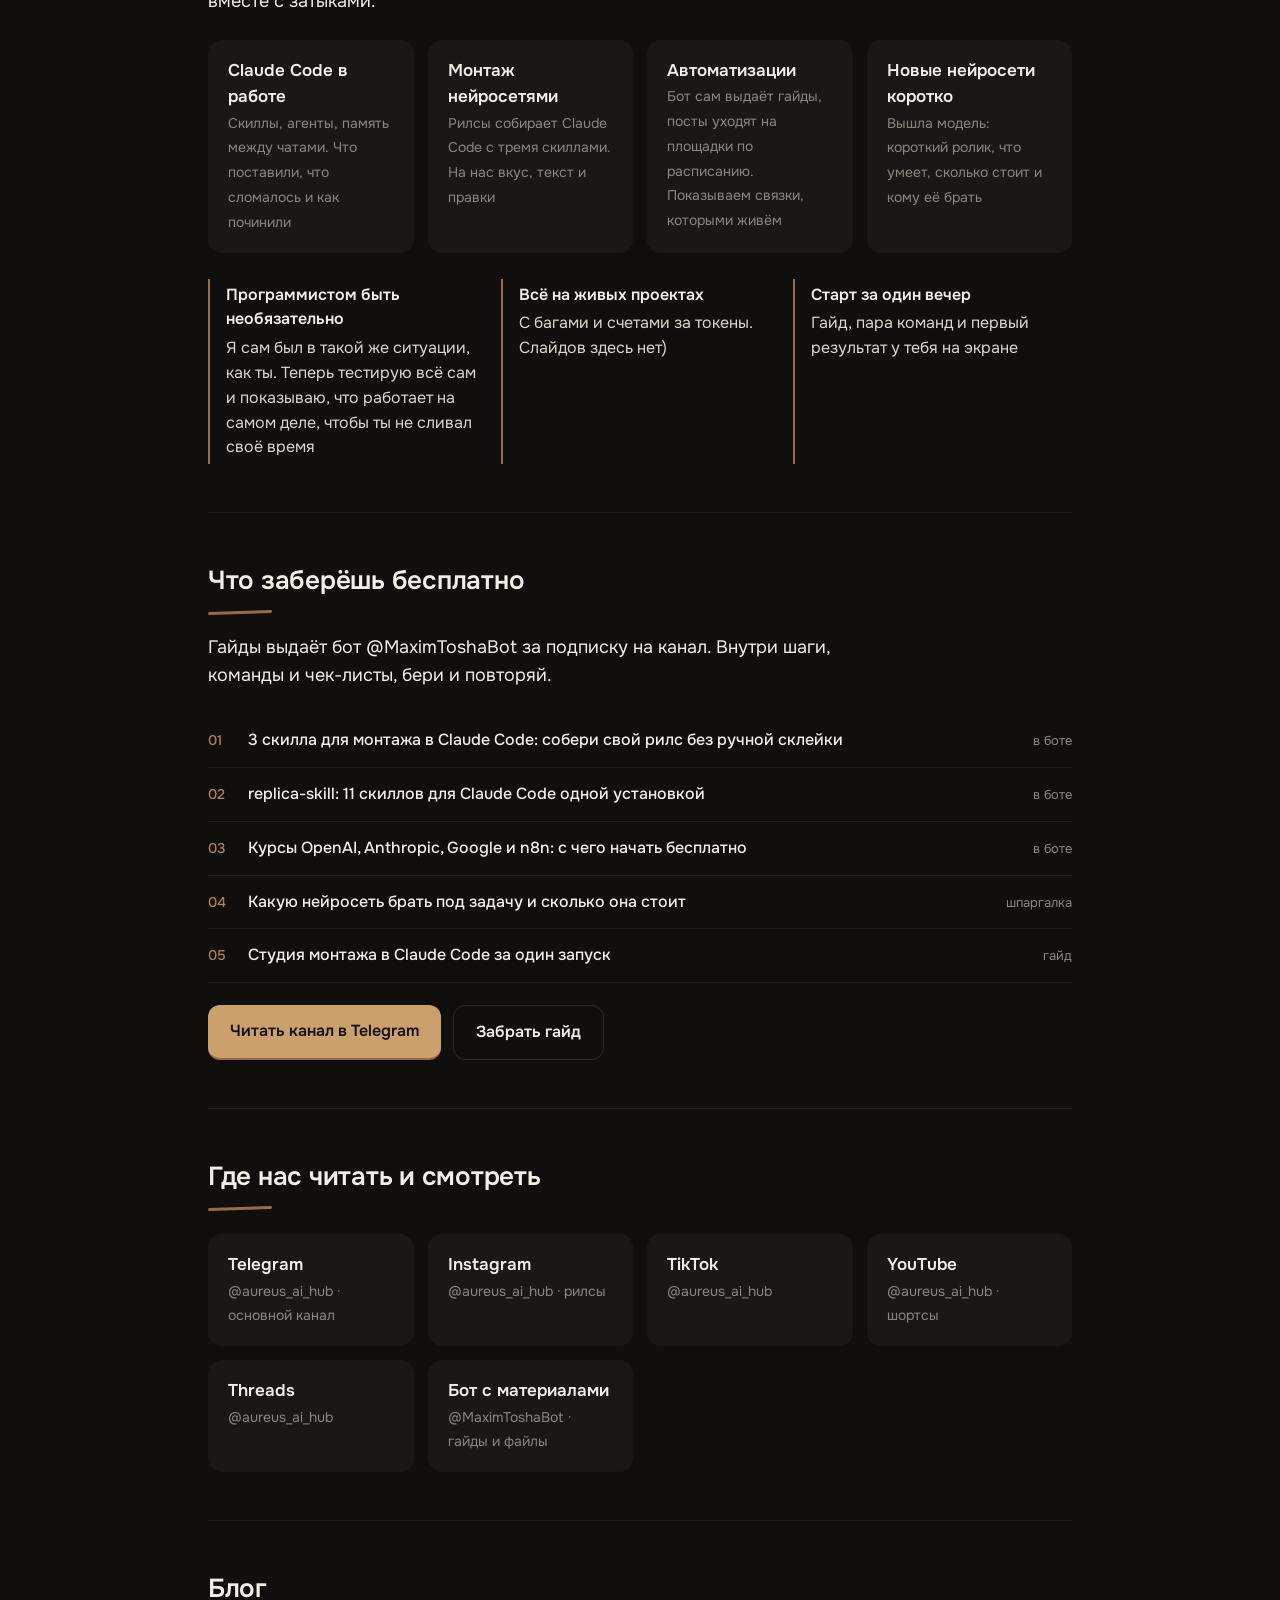
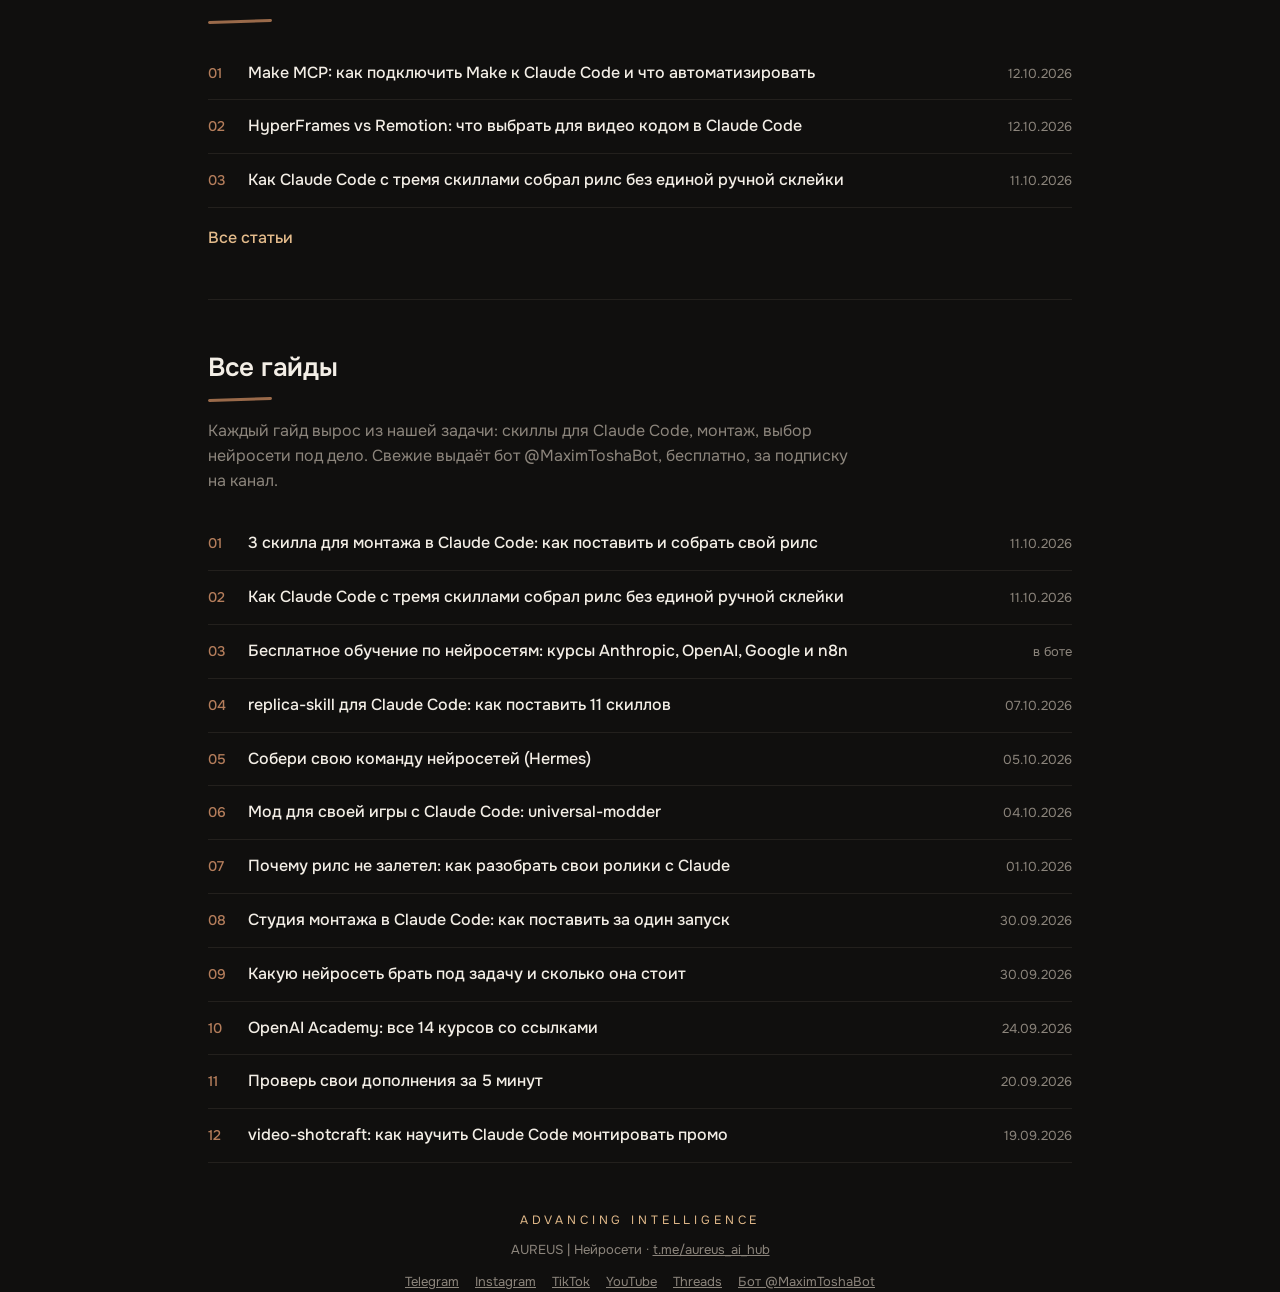
==== commit 46d98eaa: "blog: Make MCP + Claude Code Co-Authored-By: Claude Opus 5.5 <noreply@anthropic.com>" ====
--- a/index.html
+++ b/index.html
@@ -228,6 +228,7 @@
     <h2>Блог</h2>
     <ol class="guides">
 <!-- blog:latest -->
+      <li><a href="/blog/make-mcp-claude-code/">Make MCP: как подключить Make к Claude Code и что автоматизировать</a><small>12.10.2026</small></li>
       <li><a href="/blog/hyperframes-vs-remotion/">HyperFrames vs Remotion: что выбрать для видео кодом в Claude Code</a><small>12.10.2026</small></li>
       <li><a href="/blog/claude-code-3-skilla-montazh/">Как Claude Code с тремя скиллами собрал рилс без единой ручной склейки</a><small>11.10.2026</small></li>
 <!-- /blog:latest -->
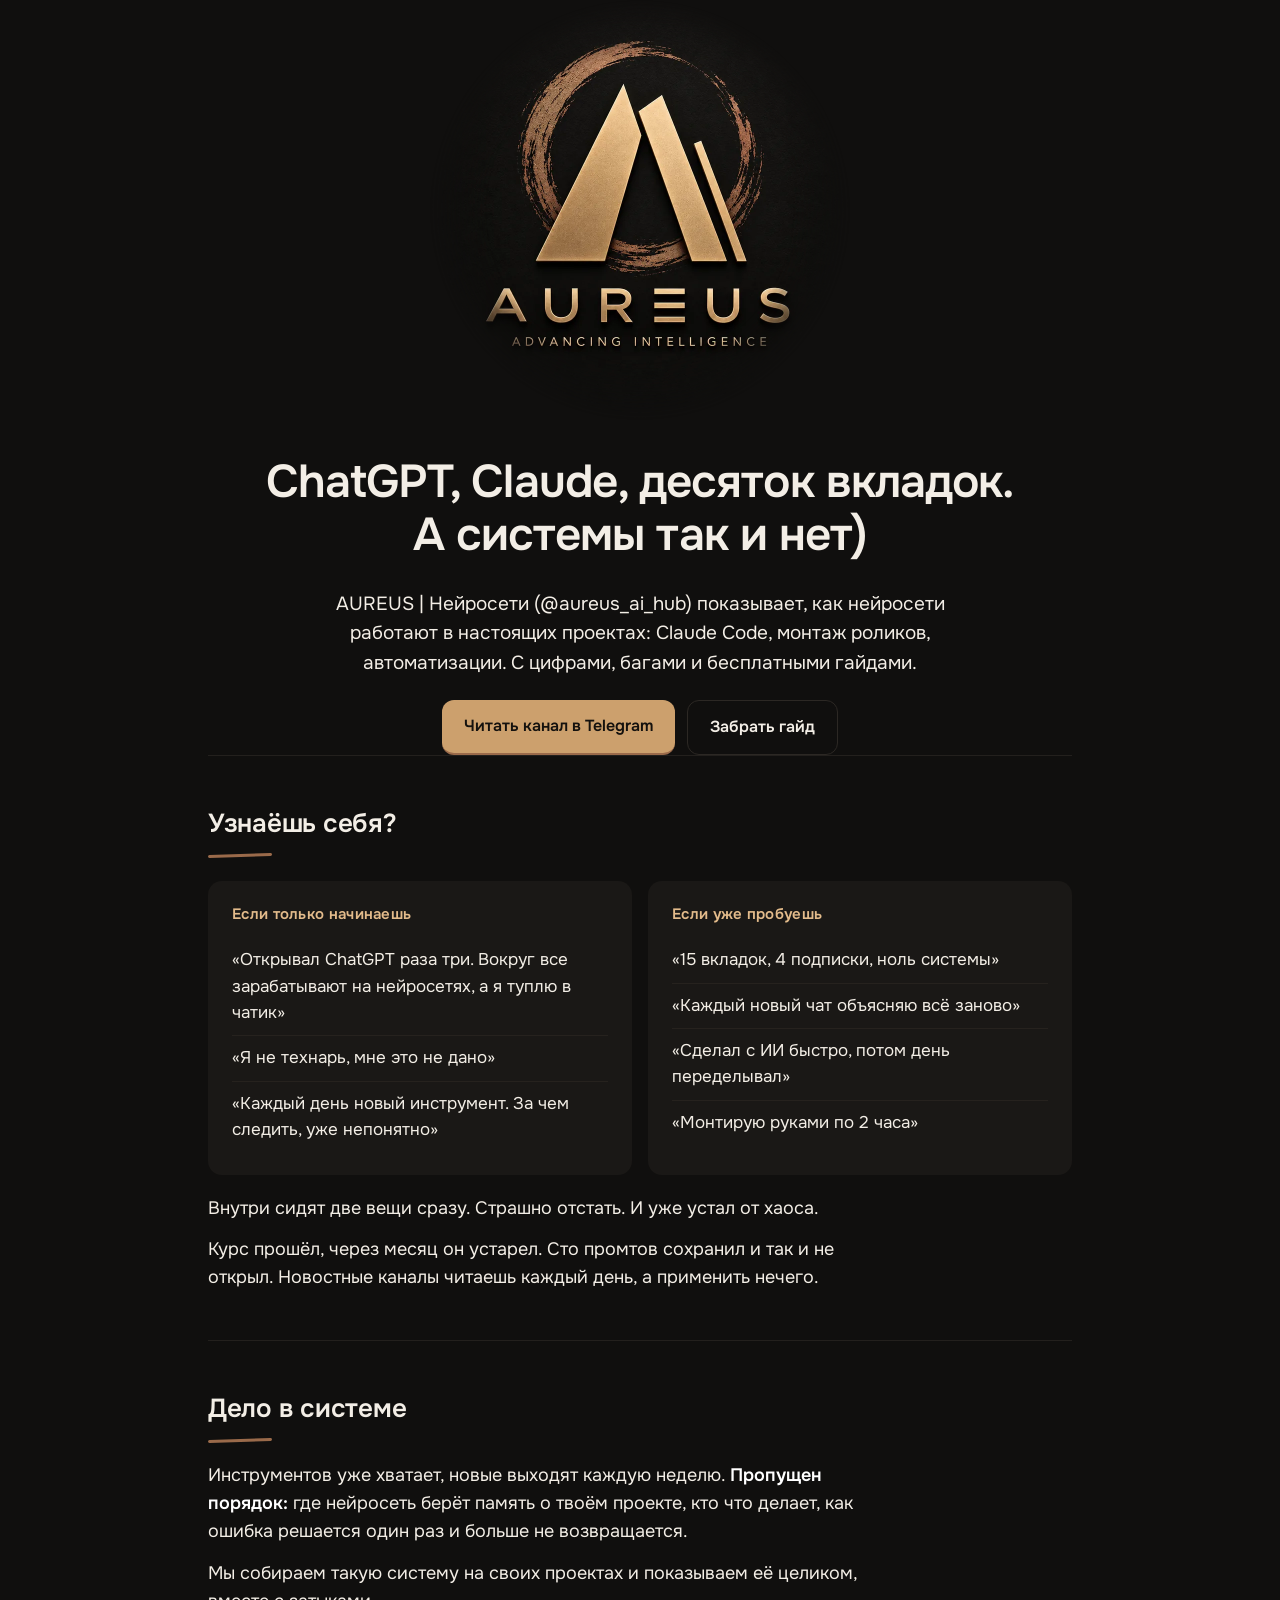
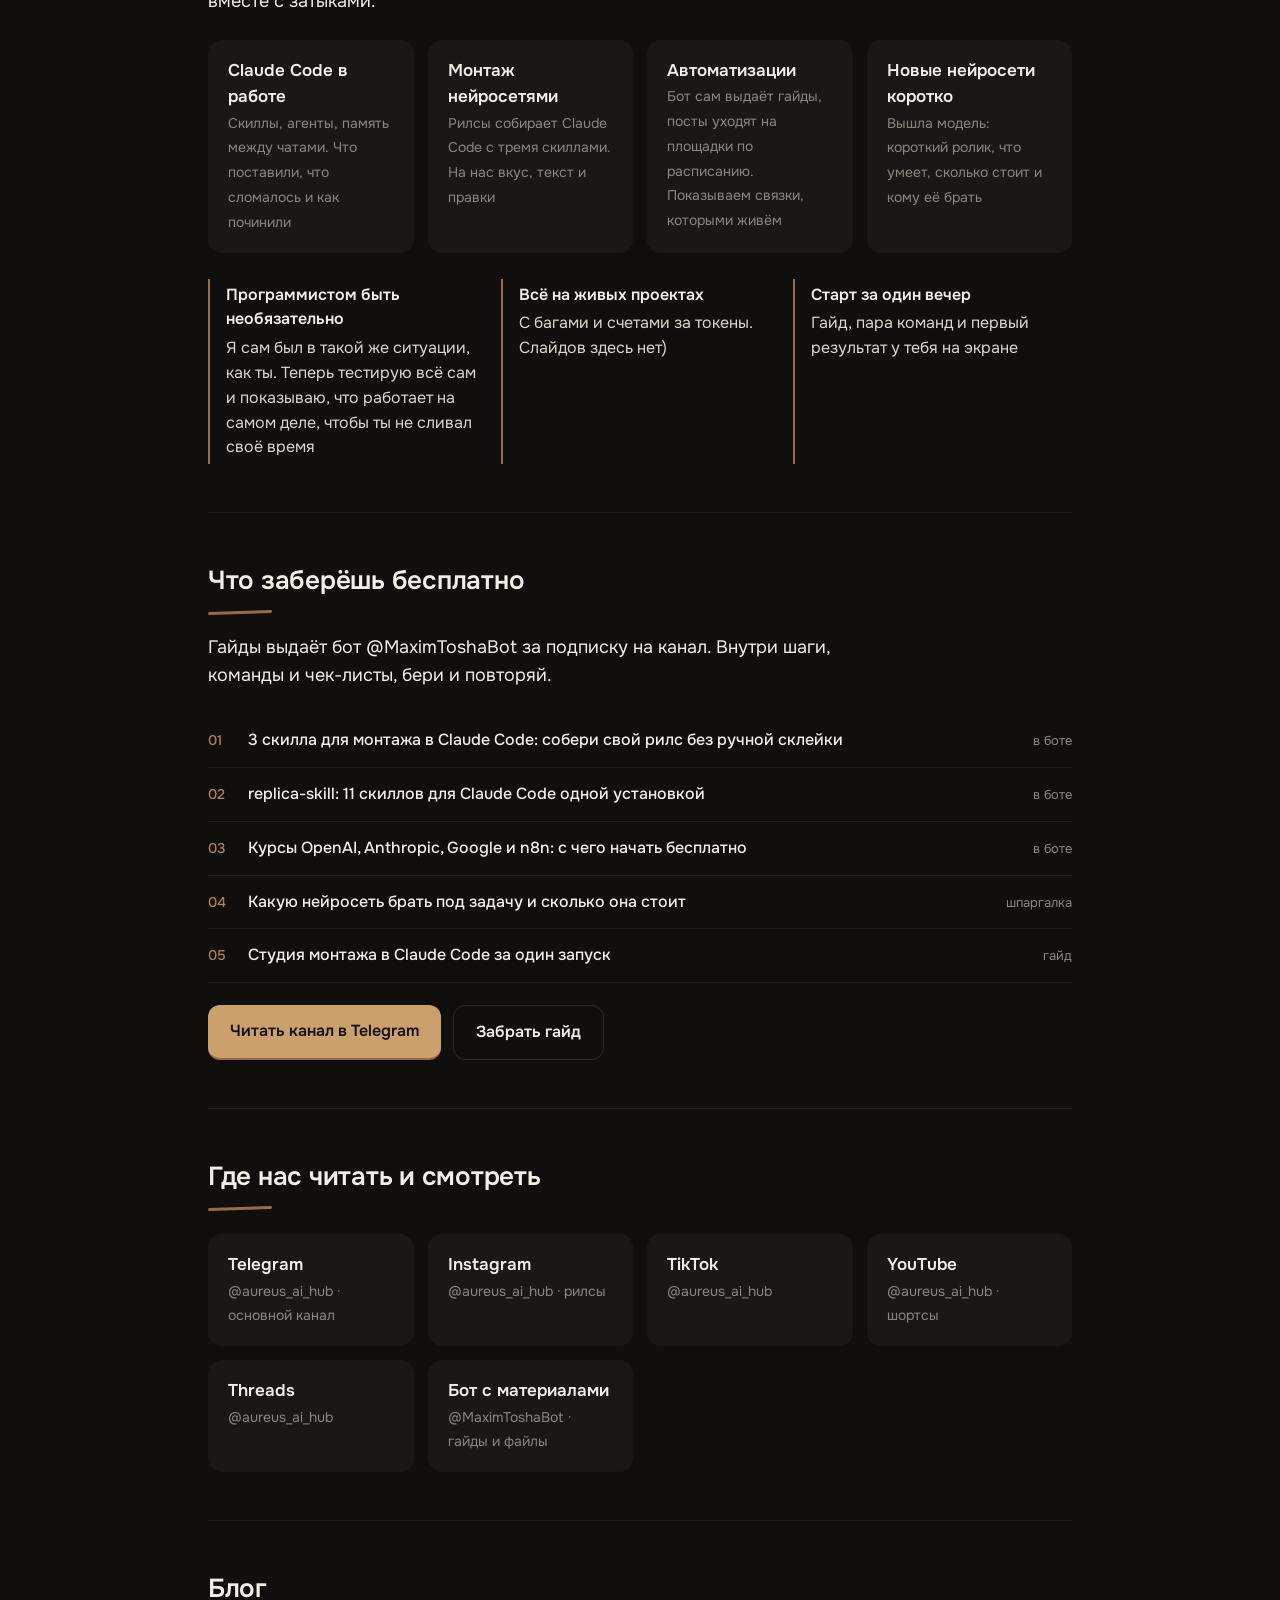
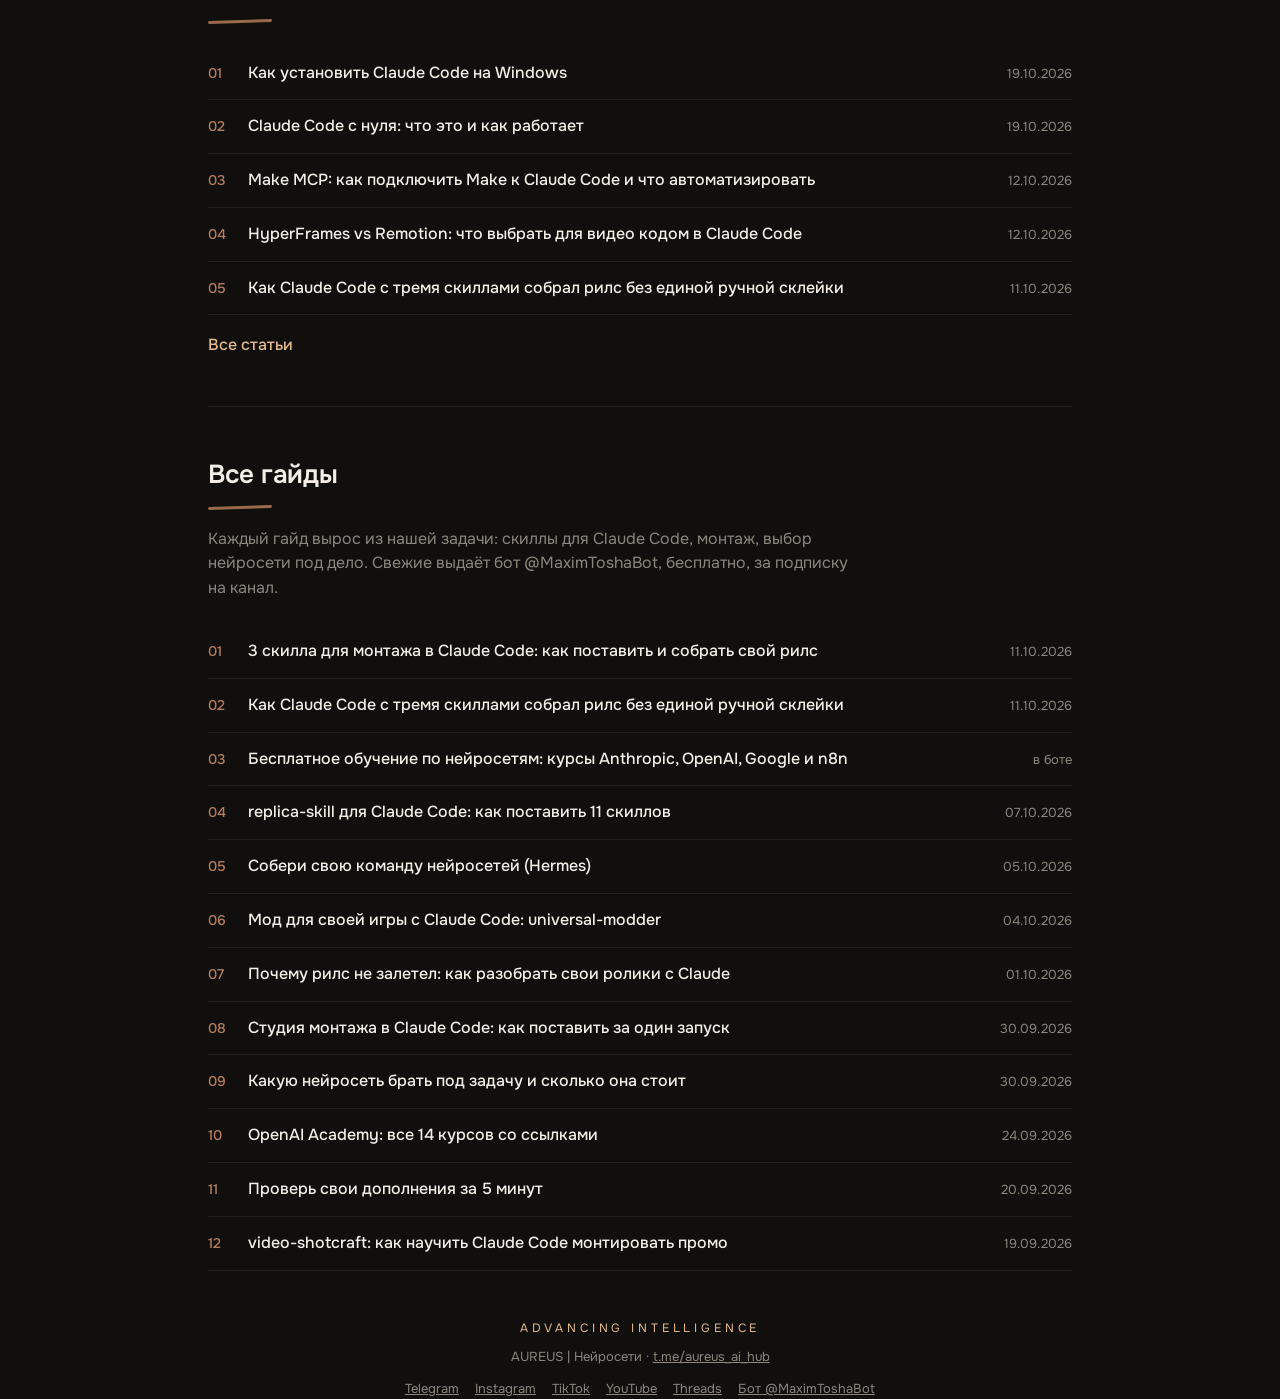
==== commit 9d4189df: "blog: Claude Code с нуля + установка на Windows Co-Authored-By: Claude Opus 5.5 <noreply@anthropic.c" ====
--- a/index.html
+++ b/index.html
@@ -228,6 +228,8 @@
     <h2>Блог</h2>
     <ol class="guides">
 <!-- blog:latest -->
+      <li><a href="/blog/claude-code-windows/">Как установить Claude Code на Windows</a><small>19.10.2026</small></li>
+      <li><a href="/blog/claude-code-s-nulya/">Claude Code с нуля: что это и как работает</a><small>19.10.2026</small></li>
       <li><a href="/blog/make-mcp-claude-code/">Make MCP: как подключить Make к Claude Code и что автоматизировать</a><small>12.10.2026</small></li>
       <li><a href="/blog/hyperframes-vs-remotion/">HyperFrames vs Remotion: что выбрать для видео кодом в Claude Code</a><small>12.10.2026</small></li>
       <li><a href="/blog/claude-code-3-skilla-montazh/">Как Claude Code с тремя скиллами собрал рилс без единой ручной склейки</a><small>11.10.2026</small></li>
